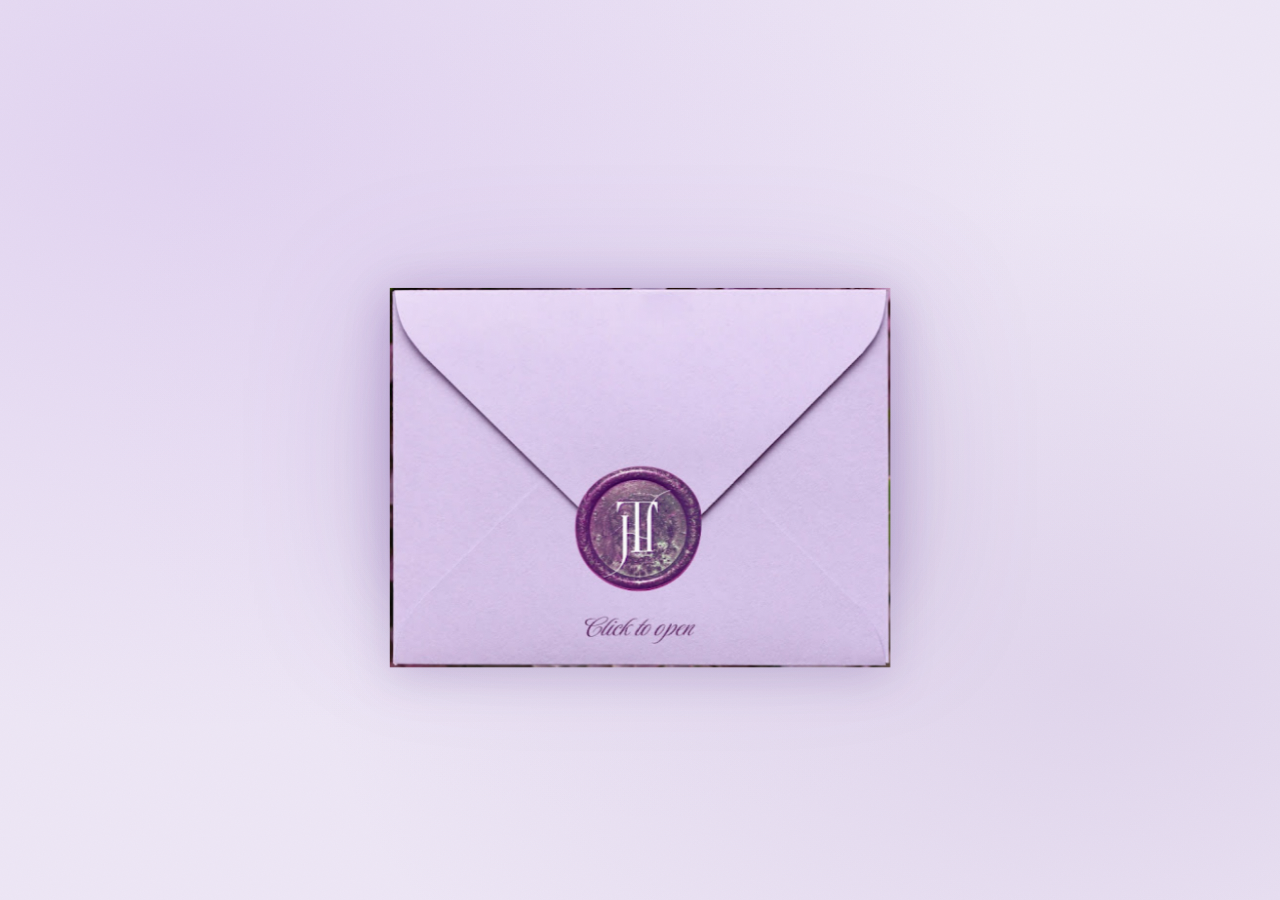
==== intimate.html @ 75aaa0fe "update album" ====
<!DOCTYPE html>
<html lang="vi">

<head>
  <meta charset="UTF-8">
  <meta name="viewport" content="width=device-width, initial-scale=1.0">
  <title>Quỳnh Hương & Nguyên Thái · 28.03.2026</title>
  <link rel="preconnect" href="https://fonts.googleapis.com">
  <link rel="preconnect" href="https://fonts.gstatic.com" crossorigin>
  <link
    href="https://fonts.googleapis.com/css2?family=Playwrite+VN:wght@100;200;300;400&family=Dancing+Script:wght@400;500;600;700&family=Ms+Madi&family=Lora:ital,wght@0,400;0,500;1,400;1,500&display=swap"
    rel="stylesheet">

  <style>
    *,
    *::before,
    *::after {
      margin: 0;
      padding: 0;
      box-sizing: border-box;
    }

    :root {
      --bg: #EDE6F5;
      --paper: #F7F2FB;
      --paper-warm: #F2EBF8;
      --purple: #9470B5;
      --purple-dk: #6B4A94;
      --purple-lt: #C3A8D8;
      --purple-pale: #EDE6F5;
      --wax: #8B5E9E;
      --wax-dk: #6A4580;
      --wax-shine: #B88FCC;
      --ink: #3A2855;
      --text-md: #5A4475;
      --text-lt: #9470B5;
    }

    html,
    body {
      min-height: 100%;
      background: var(--bg);
      overflow-x: hidden;
    }

    /* ── Grain overlay ── */
    body::after {
      content: '';
      position: fixed;
      inset: 0;
      background-image: url("data:image/svg+xml,%3Csvg xmlns='http://www.w3.org/2000/svg' width='200' height='200'%3E%3Cfilter id='n'%3E%3CfeTurbulence type='fractalNoise' baseFrequency='0.85' numOctaves='4' stitchTiles='stitch'/%3E%3C/filter%3E%3Crect width='200' height='200' filter='url(%23n)' opacity='0.028'/%3E%3C/svg%3E");
      pointer-events: none;
      z-index: 9999;
      mix-blend-mode: multiply;
    }

    /* ── Background mesh ── */
    body {
      background-image:
        radial-gradient(ellipse at 15% 15%, rgba(185, 145, 225, 0.22) 0%, transparent 55%),
        radial-gradient(ellipse at 85% 75%, rgba(148, 112, 181, 0.14) 0%, transparent 50%),
        radial-gradient(ellipse at 50% 45%, rgba(215, 195, 238, 0.12) 0%, transparent 60%);
    }

    /* ════ SCENE ════ */
    .scene {
      display: flex;
      flex-direction: column;
      align-items: center;
      justify-content: center;
      min-height: 100vh;
      padding: 48px 16px 80px;
    }

    /* ════ ENVELOPE ════ */
    .env-wrap {
      width: min(500px, 94vw);
      position: relative;
    }

    .envelope {
      width: 100%;
      cursor: pointer;
      transition: transform 0.3s ease, opacity 0.6s ease;
      user-select: none;
      position: relative;
    }

    /* ── Envelope built from images (phongbi_1/2) ── */
    .envelope.envelope-img {
      perspective: 1200px;
      transform-style: preserve-3d;
    }

    .envelope.envelope-img .env-img {
      display: block;
      width: 100%;
      height: auto;
      user-select: none;
      -webkit-user-drag: none;
      pointer-events: none;
    }

    .envelope.envelope-img .env-img-body {
      position: relative;
      z-index: 1;
      filter: drop-shadow(0 24px 70px rgba(90, 50, 140, 0.22)) drop-shadow(0 8px 24px rgba(90, 50, 140, 0.12));
    }

    .envelope.envelope-img .env-img-flap {
      position: absolute;
      inset: 0;
      z-index: 2;
      transform-origin: 50% 16%;
      transform: rotateX(0deg) translateZ(1px);
      transition: transform 0.95s cubic-bezier(0.22, 1, 0.36, 1), filter 0.95s ease;
      filter: drop-shadow(0 10px 22px rgba(60, 20, 110, 0.18));
      backface-visibility: hidden;
    }

    .envelope.envelope-img .env-click-hint {
      position: absolute;
      left: 50%;
      bottom: 10%;
      transform: translateX(-50%);
      z-index: 3;
      padding: 10px 18px;
      border-radius: 999px;
      background: rgba(247, 242, 251, 0.65);
      border: 1px solid rgba(195, 168, 216, 0.45);
      box-shadow: 0 10px 24px rgba(90, 50, 140, 0.12);
      color: var(--text-md);
      font-family: 'Dancing Script', cursive;
      font-size: 1rem;
      letter-spacing: 0.05em;
      backdrop-filter: blur(6px);
      transition: opacity 0.35s ease, transform 0.35s ease;
      pointer-events: none;
    }

    .envelope:not(.opened):hover .env-click-hint {
      transform: translateX(-50%) translateY(-3px);
    }

    .envelope.opened.envelope-img .env-img-flap {
      transform: rotateX(-165deg) translateY(-8px) translateZ(1px);
      filter: drop-shadow(0 24px 30px rgba(60, 20, 110, 0.08));
    }

    .envelope.opened.envelope-img .env-click-hint {
      opacity: 0;
      transform: translateX(-50%) translateY(6px);
    }

    .envelope:not(.opened):hover {
      transform: scale(1.015) translateY(-6px);
    }

    .envelope.opened {
      cursor: default;
    }

    .envelope.fading {
      opacity: 0;
      transform: translateY(-18px) scale(0.97);
      pointer-events: none;
    }

    .env-body {
      background: linear-gradient(160deg, #E8D8F5 0%, #D8C5EE 100%);
      border-radius: 6px 6px 18px 18px;
      width: 100%;
      padding-bottom: 62%;
      position: relative;
      overflow: hidden;
      box-shadow:
        0 24px 70px rgba(90, 50, 140, 0.22),
        0 8px 24px rgba(90, 50, 140, 0.12),
        inset 0 2px 4px rgba(255, 255, 255, 0.6),
        -2px 0 4px rgba(255, 255, 255, 0.4),
        2px 0 4px rgba(140, 100, 190, 0.2);
    }

    .env-body::after {
      content: '';
      position: absolute;
      bottom: 0;
      left: 0;
      right: 0;
      height: 56%;
      background: linear-gradient(180deg, #CEBCE8 0%, #C4AEE2 100%);
      clip-path: polygon(0 100%, 50% 0%, 100% 100%);
      border-radius: 0 0 18px 18px;
    }

    .env-side-l {
      position: absolute;
      top: 0;
      left: 0;
      width: 51%;
      height: 100%;
      background: linear-gradient(90deg, #D5C2EC, #CBB8E6);
      clip-path: polygon(0 0, 100% 50%, 0 100%);
      opacity: .75;
    }

    .env-side-r {
      position: absolute;
      top: 0;
      right: 0;
      width: 51%;
      height: 100%;
      background: linear-gradient(270deg, #D5C2EC, #CBB8E6);
      clip-path: polygon(100% 0, 0 50%, 100% 100%);
      opacity: .75;
    }

    .env-flap {
      position: absolute;
      top: 0;
      left: 0;
      width: 100%;
      height: 54%;
      background: linear-gradient(180deg, #D8C5EE, #CEBCE8);
      clip-path: polygon(0 0, 100% 0, 50% 90%);
      transform-origin: top center;
      transition: transform 0.85s cubic-bezier(0.4, 0, 0.2, 1);
      z-index: 10;
      box-shadow: 0 6px 18px rgba(90, 50, 140, 0.12);
    }

    .env-flap::before {
      content: '';
      position: absolute;
      inset: 0;
      background: linear-gradient(180deg, rgba(255, 255, 255, .2) 0%, transparent 55%);
      clip-path: polygon(0 0, 100% 0, 50% 90%);
    }

    .envelope.opened .env-flap {
      transform: rotateX(180deg);
    }

    .env-address {
      position: absolute;
      bottom: 26%;
      left: 50%;
      transform: translateX(-50%);
      text-align: center;
      z-index: 5;
      pointer-events: none;
    }

    .env-to {
      font-family: 'Playwrite VN', cursive;
      font-size: .68rem;
      font-weight: 300;
      color: var(--text-lt);
      display: block;
      letter-spacing: .15em;
      margin-bottom: 2px;
    }

    .env-rcpt {
      font-family: 'Playwrite VN', cursive;
      font-size: 1.2rem;
      font-weight: 300;
      color: var(--text-md);
      display: block;
    }

    /* ── Botanical on envelope ── */
    .env-bot {
      position: absolute;
      pointer-events: none;
      opacity: .2;
    }

    /* ════ WAX SEAL ════ */
    .wax-seal {
      position: absolute;
      top: 43%;
      left: 50%;
      transform: translate(-50%, -50%);
      z-index: 20;
      cursor: pointer;
      display: flex;
      flex-direction: column;
      align-items: center;
      transition: transform .4s cubic-bezier(.34, 1.56, .64, 1), opacity .6s ease;
    }

    .wax-seal:hover .wax-circle {
      transform: scale(1.08) rotate(4deg);
    }

    .envelope.opened .wax-seal {
      opacity: 0;
      pointer-events: none;
      transform: translate(-50%, -50%) scale(.4) rotate(25deg);
    }

    .wax-circle {
      width: 78px;
      height: 78px;
      border-radius: 50%;
      background: radial-gradient(circle at 33% 30%, var(--wax-shine), var(--wax) 38%, var(--wax-dk) 78%);
      display: flex;
      align-items: center;
      justify-content: center;
      position: relative;
      transition: transform .35s ease;
      box-shadow:
        0 6px 20px rgba(107, 69, 128, .55),
        0 2px 8px rgba(0, 0, 0, .22),
        inset -2px -2px 4px rgba(0, 0, 0, .25),
        inset 2px 2px 4px rgba(255, 255, 255, .25),
        inset 0 0 12px rgba(107, 69, 128, .3);
    }

    .wax-circle::before {
      content: '';
      position: absolute;
      inset: 5px;
      border-radius: 50%;
      border: 1px solid rgba(255, 255, 255, .22);
    }

    .wax-circle::after {
      content: '';
      position: absolute;
      inset: 10px;
      border-radius: 50%;
      border: 1px solid rgba(255, 255, 255, .14);
    }

    .wax-mono {
      font-family: 'Ms Madi', cursive;
      font-size: 1.55rem;
      color: rgba(255, 255, 255, .93);
      text-shadow: 0 1px 4px rgba(0, 0, 0, .28);
      position: relative;
      z-index: 1;
      letter-spacing: -1px;
    }

    .wax-hint {
      margin-top: 10px;
      font-family: 'Dancing Script', cursive;
      font-weight: 600;
      font-size: .82rem;
      color: var(--text-lt);
      letter-spacing: .06em;
      animation: floatHint 2.8s ease-in-out infinite;
    }

    @keyframes floatHint {

      0%,
      100% {
        opacity: .55;
        transform: translateY(0)
      }

      50% {
        opacity: 1;
        transform: translateY(-4px)
      }
    }

    .envelope.opened .wax-hint {
      display: none;
    }

    /* ════ CARD CONTAINER ════ */
    .card-wrap {
      width: min(500px, 94vw);
      max-height: 0;
      overflow: hidden;
      opacity: 0;
      pointer-events: none;
      transition: max-height .01s, opacity .7s ease, margin-top .5s ease;
    }

    .card-wrap.visible {
      max-height: none;
      opacity: 1;
      pointer-events: auto;
      margin-top: 20px;
      animation: paperDrop .7s cubic-bezier(.22, 1, .36, 1) forwards;
    }

    @keyframes paperDrop {
      from {
        transform: translateY(-14px) scale(.983);
        opacity: .5;
      }

      70% {
        transform: translateY(3px) scale(1.002);
      }

      to {
        transform: translateY(0) scale(1);
        opacity: 1;
      }
    }

    /* ════════════════════════════════════════════════
   THE CARD — flat paper, no curves, letterpress
════════════════════════════════════════════════ */
    .inv-card {
      position: relative;
      text-align: center;
      overflow: hidden;
      /* Paper: crisp rectangle, slight warm off-white */
      background-color: var(--paper);
      border-radius: 0;

      /* Photographic embossed paper textures */
      background-image:
        url("images/bg-0.jpg"),
        url("images/bg-6.jpg"),
        url("images/bg-5.jpg"),
        radial-gradient(ellipse at 35% 10%, rgba(255, 255, 255, .65) 0%, transparent 55%),
        radial-gradient(ellipse at 72% 88%, rgba(215, 195, 238, .15) 0%, transparent 45%),
        var(--paper);
      background-size: cover;
      background-position: center;
      background-blend-mode: multiply, overlay, soft-light, normal, normal, normal;

      /* Thick card shadow — stacked paper edges */
      box-shadow:
        /* Stacked card edges */
        3px 3px 0 rgba(210, 185, 235, .7),
        5px 5px 0 rgba(200, 172, 228, .5),
        7px 7px 0 rgba(190, 160, 220, .35),
        8px 8px 0 rgba(180, 148, 210, .2),
        /* Card left/top light edges */
        -1px 0 0 rgba(255, 255, 255, .95),
        0 -1px 0 rgba(255, 255, 255, .95),
        /* Card right/bottom shadow edges */
        1px 0 0 rgba(130, 90, 175, .25),
        0 1px 0 rgba(130, 90, 175, .18),
        /* Ambient drop shadow */
        0 18px 55px rgba(90, 50, 140, .18),
        0 8px 24px rgba(90, 50, 140, .12),
        0 3px 8px rgba(90, 50, 140, .1),
        /* Inner vellum surface glow */
        inset 0 0 80px rgba(255, 255, 255, .18);

      padding: 0;
    }

    /* ── LETTERPRESS DOUBLE-RULE BORDER ──
   Debossed frame: shadow top-left + light bottom-right = pressed in */
    .card-border-outer {
      position: absolute;
      inset: 16px;
      border: 1px solid rgba(160, 120, 200, .3);
      box-shadow:
        -1px -1px 0 rgba(255, 255, 255, .9),
        1px 1px 0 rgba(100, 60, 150, .22),
        inset 1px 1px 2px rgba(255, 255, 255, .5),
        inset -1px -1px 1px rgba(100, 60, 150, .1);
      pointer-events: none;
      z-index: 1;
    }

    .card-border-inner {
      position: absolute;
      inset: 22px;
      border: 1px solid rgba(160, 120, 200, .16);
      box-shadow:
        -0.5px -0.5px 0 rgba(255, 255, 255, .7),
        0.5px 0.5px 0 rgba(100, 60, 150, .14);
      pointer-events: none;
      z-index: 1;
    }

    /* ── CARD CONTENT PADDING ── */
    .card-inner {
      padding: 52px 40px 44px;
      position: relative;
      z-index: 2;
    }

    /* ── PAPER FIBER overlay (SVG noise) ── */
    .paper-noise {
      position: absolute;
      inset: 0;
      pointer-events: none;
      z-index: 1;
      opacity: .45;
    }

    /* ── CORNER BOTANICAL ── */
    .cbot {
      position: absolute;
      pointer-events: none;
      opacity: .24;
      z-index: 2;
    }

    .cbot-tl {
      top: 0;
      left: 0;
    }

    .cbot-tr {
      top: 0;
      right: 0;
      transform: scaleX(-1);
    }

    .cbot-br {
      bottom: 0;
      right: 0;
      transform: scale(-1, -1);
    }

    /* ── TOP GARLAND RULE ── */
    .garland {
      position: absolute;
      top: 0;
      left: 0;
      right: 0;
      pointer-events: none;
      z-index: 3;
      opacity: .55;
    }

    /* ── BOTTOM GARLAND ── */
    .garland-b {
      position: absolute;
      bottom: 0;
      left: 0;
      right: 0;
      pointer-events: none;
      z-index: 3;
      opacity: .45;
      transform: scaleY(-1);
    }

    /* ── SIDE EDGE BANDS ── */
    .edge-l {
      position: absolute;
      top: 0;
      left: 0;
      width: 18px;
      height: 100%;
      pointer-events: none;
      z-index: 2;
      background: linear-gradient(90deg, rgba(255, 255, 255, .65) 0%, rgba(240, 228, 252, .35) 35%, transparent 100%);
    }

    .edge-r {
      position: absolute;
      top: 0;
      right: 0;
      width: 18px;
      height: 100%;
      pointer-events: none;
      z-index: 2;
      background: linear-gradient(270deg, rgba(110, 65, 160, .18) 0%, rgba(160, 120, 200, .1) 40%, transparent 100%);
    }

    /* ════ TYPOGRAPHY ════ */
    .hw-label {
      font-family: 'Dancing Script', cursive;
      font-weight: 500;
      font-size: 1.05rem;
      color: var(--text-lt);
      letter-spacing: .12em;
      display: block;
      position: relative;
      z-index: 3;
      text-shadow: -0.5px -0.5px 0 rgba(255, 255, 255, .8), 0.5px 0.5px 1px rgba(80, 40, 120, .2);
    }

    .hw-grace {
      font-family: 'Playwrite VN', cursive;
      font-size: .8rem;
      font-weight: 300;
      color: var(--text-lt);
      line-height: 2;
      display: block;
      letter-spacing: .04em;
      position: relative;
      z-index: 3;
    }

    /* ── BIG MONOGRAM ── */
    .mono-block {
      position: relative;
      height: 205px;
      display: flex;
      align-items: center;
      justify-content: center;
      margin: 10px auto 6px;
    }

    .mono-logo-block {
      justify-content: center;
    }

    .mono-logo {
      max-width: 40%;
      height: auto;
      object-fit: contain;
      /* Đổi phần đen của logo sang tím pastel nhạt để đồng bộ tông thiệp */
      filter: brightness(0) saturate(100%) invert(63%) sepia(23%) saturate(420%) hue-rotate(227deg) brightness(108%) contrast(96%);
    }

    .mono-h {
      font-family: 'Ms Madi', cursive;
      font-size: clamp(7rem, 20vw, 10rem);
      color: var(--purple);
      opacity: .82;
      line-height: 1;
      position: absolute;
      left: 14%;
      /* Deep letterpress deboss with subtle color flow */
      background: linear-gradient(135deg, #7B5EA7, #C3A8D8, #F2EAD3);
      background-size: 200% 200%;
      -webkit-background-clip: text;
      background-clip: text;
      color: transparent;
      animation: monoGradient 18s ease-in-out infinite;
      filter:
        drop-shadow(-1.5px -1.5px 0 rgba(255, 255, 255, .7)) drop-shadow(1.5px 1.5px 2px rgba(50, 20, 90, .45)) drop-shadow(0 4px 8px rgba(50, 20, 90, .15));
    }

    .mono-t {
      font-family: 'Ms Madi', cursive;
      font-size: clamp(7rem, 20vw, 10rem);
      color: var(--text-md);
      opacity: .55;
      line-height: 1;
      position: absolute;
      right: 12%;
      bottom: -4px;
      background: linear-gradient(135deg, #3A2855, #7B5EA7, #C3A8D8);
      background-size: 200% 200%;
      -webkit-background-clip: text;
      background-clip: text;
      color: transparent;
      animation: monoGradient 18s ease-in-out infinite reverse;
      filter:
        drop-shadow(-1.5px -1.5px 0 rgba(255, 255, 255, .6)) drop-shadow(1.5px 1.5px 2px rgba(50, 20, 90, .35)) drop-shadow(0 3px 6px rgba(50, 20, 90, .12));
    }

    .mono-amp {
      font-family: 'Dancing Script', cursive;
      font-size: clamp(2.2rem, 5.5vw, 3rem);
      color: var(--purple-dk);
      position: absolute;
      z-index: 2;
      top: 43%;
      left: 50%;
      transform: translate(-50%, -50%);
      text-shadow:
        -1px -1px 0 rgba(255, 255, 255, .9),
        1px 1px 1px rgba(80, 40, 130, .35);
    }

    .mono-name-h {
      position: absolute;
      left: 5%;
      top: 63%;
      font-family: 'Dancing Script', cursive;
      font-size: clamp(1rem, 2.6vw, 1.3rem);
      font-weight: 600;
      color: var(--purple-dk);
      white-space: nowrap;
      z-index: 3;
      text-shadow: -0.5px -0.5px 0 rgba(255, 255, 255, .9), 0.5px 0.5px 1px rgba(80, 40, 120, .2);
    }

    .mono-name-t {
      position: absolute;
      right: 4%;
      top: 20%;
      font-family: 'Dancing Script', cursive;
      font-size: clamp(1rem, 2.6vw, 1.3rem);
      font-weight: 600;
      color: var(--text-md);
      white-space: nowrap;
      z-index: 3;
      text-shadow: -0.5px -0.5px 0 rgba(255, 255, 255, .9), 0.5px 0.5px 1px rgba(80, 40, 120, .2);
    }

    @keyframes monoGradient {
      0% {
        background-position: 0% 50%;
      }

      50% {
        background-position: 100% 50%;
      }

      100% {
        background-position: 0% 50%;
      }
    }

    /* ── DATE BLOCK ── */
    .date-block {
      display: flex;
      align-items: center;
      justify-content: center;
      margin: 20px 0 8px;
      position: relative;
      z-index: 3;
    }

    .db-side {
      font-family: 'Playwrite VN', cursive;
      font-size: .88rem;
      font-weight: 300;
      color: var(--text-md);
      line-height: 1.8;
    }

    .db-side.l {
      text-align: right;
      padding-right: 14px;
      box-shadow: 1px 0 0 rgba(255, 255, 255, .8), 2px 0 0 rgba(180, 140, 220, .28);
    }

    .db-side.r {
      text-align: left;
      padding-left: 14px;
      box-shadow: -1px 0 0 rgba(255, 255, 255, .8), -2px 0 0 rgba(180, 140, 220, .28);
    }

    .db-num {
      font-family: 'Dancing Script', cursive;
      font-weight: 700;
      font-size: clamp(3rem, 9vw, 4.5rem);
      color: var(--purple);
      padding: 0 10px;
      line-height: 1;
      text-shadow:
        -1.5px -1.5px 0 rgba(255, 255, 255, .95),
        1.5px 1.5px 2px rgba(60, 20, 110, .45),
        0 2px 4px rgba(60, 20, 110, .18);
    }

    .venue-small {
      font-family: 'Playwrite VN', cursive;
      font-size: .85rem;
      font-weight: 300;
      color: var(--text-lt);
      letter-spacing: .06em;
      display: block;
      position: relative;
      z-index: 3;
    }

    /* ── SCROLLABLE SECTION — always open ── */
    .inv-scroll {
      display: block;
    }

    /* ── CONTACT BLOCK ── */
    .contact-row {
      display: flex;
      flex-direction: column;
      gap: 10px;
      align-items: center;
      position: relative;
      z-index: 3;
    }

    .contact-btn {
      display: inline-flex;
      align-items: center;
      gap: 9px;
      text-decoration: none;
      color: var(--purple-dk);
      font-family: 'Playwrite VN', cursive;
      font-size: .75rem;
      font-weight: 300;
      border: 1.5px solid var(--purple-lt);
      padding: 9px 22px;
      letter-spacing: .05em;
      transition: all .3s;
      box-shadow: -1px -1px 0 rgba(255, 255, 255, .8), 1px 1px 2px rgba(120, 80, 170, .2);
    }

    .contact-btn:hover {
      background: var(--purple);
      border-color: var(--purple);
      color: white;
    }

    /* ── INFO BLOCK: Trang phục · Nhắc nhở · Chi tiết ── */
    .info-block {
      background: rgba(195, 168, 216, .07);
      border: 1px solid rgba(180, 140, 220, .2);
      box-shadow: -1px -1px 0 rgba(255, 255, 255, .8), 1px 1px 2px rgba(120, 80, 170, .12), inset 0 1px 3px rgba(255, 255, 255, .5);
      padding: 18px 16px 16px;
      margin: 0 0 2px;
      position: relative;
      z-index: 3;
      text-align: left;
    }

    .info-label {
      font-family: 'Playwrite VN', cursive;
      font-size: .65rem;
      font-weight: 300;
      color: var(--text-lt);
      letter-spacing: .1em;
      margin-bottom: 2px;
      position: relative;
      z-index: 3;
    }

    .info-divider {
      height: 1px;
      margin: 12px 0;
      background: linear-gradient(to right, transparent, rgba(180, 140, 220, .4), transparent);
      box-shadow: 0 1px 0 rgba(255, 255, 255, .6);
    }

    /* Nhắc nhở: horizontal row of icon+text */
    .mini-rem {
      display: flex;
      justify-content: space-between;
      gap: 4px;
      margin-top: 8px;
    }

    .mini-rem-item {
      display: flex;
      flex-direction: column;
      align-items: center;
      gap: 4px;
      flex: 1;
    }

    .mini-rem-item span {
      font-family: 'Lora', serif;
      font-style: italic;
      font-size: .6rem;
      color: var(--text-lt);
      text-align: center;
      line-height: 1.3;
    }

    /* Chi tiết: horizontal row */
    .mini-det {
      display: flex;
      justify-content: space-between;
      gap: 2px;
      margin-top: 8px;
    }

    .mini-det-item {
      display: flex;
      flex-direction: column;
      align-items: center;
      gap: 4px;
      flex: 1;
    }

    .mini-det-item span {
      font-family: 'Lora', serif;
      font-style: italic;
      font-size: .58rem;
      color: var(--text-lt);
      text-align: center;
      line-height: 1.3;
    }


    /* ── SECTION TITLES — letterpress deboss ── */
    .sec-title {
      font-family: 'Playwrite VN', cursive;
      font-size: clamp(1.7rem, 5vw, 2.4rem);
      font-weight: 300;
      color: var(--text-md);
      display: block;
      margin-bottom: 2px;
      position: relative;
      z-index: 3;
      text-shadow:
        -1px -1px 0 rgba(255, 255, 255, .92),
        -0.5px -0.5px 0 rgba(255, 255, 255, .65),
        1px 1px 1.5px rgba(60, 20, 110, .42),
        0.5px 0.5px 1px rgba(60, 20, 110, .25);
    }

    .sec-sub {
      font-family: 'Lora', serif;
      font-style: italic;
      font-size: .76rem;
      color: var(--text-lt);
      letter-spacing: .12em;
      display: block;
      margin-bottom: 18px;
      position: relative;
      z-index: 3;
    }

    /* ── BODY TEXT ── */
    .hw-body {
      font-family: 'Playwrite VN', cursive;
      font-size: .95rem;
      font-weight: 300;
      color: var(--ink);
      line-height: 2.1;
      position: relative;
      z-index: 3;
    }

    .hw-body .hw-names {
      font-family: 'Dancing Script', cursive;
      font-size: 1.35em;
      color: var(--purple-dk);
      font-weight: 600;
    }

    .hw-body em {
      font-family: 'Dancing Script', cursive;
      font-size: 1.45em;
      color: var(--purple-dk);
      font-style: normal;
      text-shadow: -0.5px -0.5px 0 rgba(255, 255, 255, .8), 0.5px 0.5px 1px rgba(80, 40, 120, .25);
    }

    /* ── FLORAL DIVIDER ── */
    .div-floral {
      display: flex;
      align-items: center;
      gap: 8px;
      margin: 24px 0;
      position: relative;
      z-index: 3;
    }

    .div-floral::before,
    .div-floral::after {
      content: '';
      flex: 1;
      height: 1px;
      background: linear-gradient(to right, transparent, rgba(180, 140, 220, .55) 40%, rgba(180, 140, 220, .55) 60%, transparent);
      box-shadow: 0 1px 0 rgba(255, 255, 255, .7), 0 -0.5px 0 rgba(120, 80, 170, .15);
    }

    .div-floral-icon {
      display: flex;
      align-items: center;
      flex-shrink: 0;
    }

    /* ── VENUE ── */
    .venue-tag {
      font-family: 'Playwrite VN', cursive;
      font-size: .72rem;
      font-weight: 300;
      color: var(--text-lt);
      display: block;
      position: relative;
      z-index: 3;
    }

    .venue-name {
      font-family: 'Playwrite VN', cursive;
      font-size: 1.75rem;
      font-weight: 300;
      color: var(--text-md);
      display: block;
      margin-bottom: 14px;
      position: relative;
      z-index: 3;
    }

    .map-btn {
      display: inline-flex;
      align-items: center;
      gap: 7px;
      text-decoration: none;
      color: var(--purple-dk);
      border: 1.5px solid var(--purple-lt);
      border-radius: 0;
      padding: 8px 22px;
      font-family: 'Playwrite VN', cursive;
      font-size: .74rem;
      font-weight: 300;
      letter-spacing: .07em;
      transition: all .3s;
      position: relative;
      z-index: 3;
      box-shadow: -1px -1px 0 rgba(255, 255, 255, .8), 1px 1px 2px rgba(120, 80, 170, .22);
    }

    .map-btn:hover {
      background: var(--purple);
      border-color: var(--purple);
      color: white;
    }

    /* ═══ TIMELINE — horizontal ═══ */
    .tl {
      width: 100%;
      position: relative;
      z-index: 3;
      padding: 6px 0 4px;
    }

    .tl-track {
      position: relative;
      display: flex;
      align-items: flex-start;
      justify-content: center;
    }

    .tl-track::before {
      content: '';
      position: absolute;
      top: 22px;
      left: 8%;
      right: 8%;
      height: 1px;
      background: linear-gradient(to right, transparent, var(--purple-lt) 10%, var(--purple-lt) 90%, transparent);
      box-shadow: 0 1px 0 rgba(255, 255, 255, .7), 0 -0.5px 0 rgba(120, 80, 170, .15);
    }

    .tl-step {
      flex: 1;
      display: flex;
      flex-direction: column;
      align-items: center;
      position: relative;
      opacity: 0;
      transform: translateY(20px);
      transition: opacity .55s ease, transform .55s ease;
    }

    .tl-step.revealed {
      opacity: 1;
      transform: translateY(0);
    }

    .tl-step:nth-child(1) {
      transition-delay: 0s
    }

    .tl-step:nth-child(2) {
      transition-delay: .1s
    }

    .tl-step:nth-child(3) {
      transition-delay: .2s
    }

    .tl-step:nth-child(4) {
      transition-delay: .3s
    }

    .tl-step:nth-child(5) {
      transition-delay: .4s
    }

    .tl-time {
      font-family: 'Dancing Script', cursive;
      font-size: .8rem;
      font-weight: 700;
      color: var(--purple);
      text-align: center;
      order: -1;
      text-shadow: -0.5px -0.5px 0 rgba(255, 255, 255, .85), 0.5px 0.5px 1px rgba(80, 40, 130, .25);
    }

    .tl-dot {
      width: 10px;
      height: 10px;
      border-radius: 50%;
      margin-top: 16px;
      background: var(--paper);
      border: 2px solid var(--purple);
      flex-shrink: 0;
      z-index: 2;
      box-shadow: 0 0 0 3px rgba(195, 168, 216, .22), -0.5px -0.5px 0 rgba(255, 255, 255, .8), 0.5px 0.5px 1px rgba(100, 60, 150, .28);
      transition: background .3s, transform .3s;
    }

    .tl-step.revealed .tl-dot {
      background: var(--purple-lt);
      transform: scale(1.25);
    }

    .tl-icon {
      width: 42px;
      height: 42px;
      border-radius: 0;
      /* Square for paper aesthetic */
      background: rgba(195, 168, 216, .12);
      border: 1px solid rgba(195, 168, 216, .32);
      display: flex;
      align-items: center;
      justify-content: center;
      margin-top: 9px;
      flex-shrink: 0;
      color: var(--text-md);
      box-shadow: -1px -1px 2px rgba(255, 255, 255, .8), 1px 1px 2px rgba(120, 80, 170, .18);
    }

    .tl-label {
      font-family: 'Playwrite VN', cursive;
      font-size: .58rem;
      font-weight: 300;
      color: var(--ink);
      text-align: center;
      line-height: 1.45;
      margin-top: 6px;
      padding: 0 2px;
    }

    /* ═══ SCROLL REVEAL ═══ */
    .sr {
      opacity: 0;
      transform: translateY(24px);
      transition: opacity .6s ease, transform .6s ease;
    }

    .sr.revealed {
      opacity: 1;
      transform: translateY(0);
    }

    .sr-scale {
      opacity: 0;
      transform: scale(.9);
      transition: opacity .6s ease, transform .6s ease;
    }

    .sr-scale.revealed {
      opacity: 1;
      transform: scale(1);
    }

    .sr-d1 {
      transition-delay: .1s
    }

    .sr-d2 {
      transition-delay: .2s
    }

    .sr-d3 {
      transition-delay: .3s
    }

    /* ─ COUPLE ─ */
    .couple-wrap {
      display: flex;
      justify-content: center;
      margin: 0 0 14px;
      position: relative;
      z-index: 3;
    }

    /* ─ PALETTE ─ */
    .palette-row {
      display: flex;
      justify-content: center;
      gap: 8px;
      margin: 12px 0;
      flex-wrap: wrap;
      position: relative;
      z-index: 3;
    }

    .swatch {
      width: 34px;
      height: 34px;
      border-radius: 0;
      /* Square swatches for paper feel */
      box-shadow: -1px -1px 2px rgba(255, 255, 255, .8), 1px 1px 3px rgba(0, 0, 0, .18), inset 0 1px 1px rgba(255, 255, 255, .3);
      transition: transform .2s;
    }

    .swatch:hover {
      transform: scale(1.1) rotate(4deg);
    }

    /* ─ REMINDERS ─ */
    .rem-grid {
      display: flex;
      justify-content: center;
      gap: 22px;
      margin: 8px 0 0;
      flex-wrap: wrap;
      position: relative;
      z-index: 3;
    }

    .rem-item {
      display: flex;
      flex-direction: column;
      align-items: center;
      gap: 8px;
      width: 88px;
    }

    .rem-icon {
      width: 68px;
      height: 68px;
      border-radius: 0;
      /* Square */
      background: rgba(195, 168, 216, .15);
      display: flex;
      align-items: center;
      justify-content: center;
      border: 1px solid rgba(195, 168, 216, .32);
      box-shadow: -1px -1px 2px rgba(255, 255, 255, .82), 1px 1px 3px rgba(120, 80, 170, .22), inset 0 1px 2px rgba(255, 255, 255, .45);
    }

    .rem-lbl {
      font-family: 'Lora', serif;
      font-size: .7rem;
      font-style: italic;
      color: var(--text-lt);
      text-align: center;
      line-height: 1.4;
    }

    /* ─ DETAILS ROW ─ */
    .det-row {
      display: flex;
      justify-content: center;
      align-items: flex-start;
      border-top: 1px solid rgba(195, 168, 216, .28);
      padding-top: 22px;
      flex-wrap: nowrap;
      position: relative;
      z-index: 3;
      overflow-x: auto;
      box-shadow: 0 -1px 0 rgba(255, 255, 255, .7);
    }

    .det-item {
      display: flex;
      flex-direction: column;
      align-items: center;
      gap: 7px;
      padding: 0 12px;
      min-width: 66px;
      border-right: 1px solid rgba(195, 168, 216, .2);
    }

    .det-item:last-child {
      border-right: none;
    }

    .det-icon {
      width: 32px;
      height: 32px;
      color: var(--text-md);
    }

    .det-lbl {
      font-family: 'Lora', serif;
      font-size: .68rem;
      font-style: italic;
      color: var(--text-lt);
      text-align: center;
      line-height: 1.3;
    }

    /* ─ RSVP ─ */
    .rsvp-form {
      max-width: 300px;
      margin: 0 auto;
      display: flex;
      flex-direction: column;
      gap: 13px;
      position: relative;
      z-index: 3;
    }

    .fg {
      display: flex;
      flex-direction: column;
      gap: 4px;
      text-align: left;
    }

    .fg label {
      font-family: 'Playwrite VN', cursive;
      font-size: .7rem;
      font-weight: 300;
      color: var(--text-lt);
    }

    .fg input,
    .fg select {
      background: transparent;
      border: none;
      border-bottom: 1.5px solid rgba(180, 140, 220, .4);
      padding: 7px 2px;
      font-family: 'Playwrite VN', cursive;
      font-size: .88rem;
      color: var(--ink);
      font-weight: 300;
      outline: none;
      transition: border-color .3s;
      -webkit-appearance: none;
      appearance: none;
      border-radius: 0;
    }

    .fg input:focus,
    .fg select:focus {
      border-color: var(--purple);
    }

    .rsvp-btn {
      background: transparent;
      border: 1.5px solid var(--purple);
      border-radius: 0;
      color: var(--purple-dk);
      padding: 11px;
      font-family: 'Playwrite VN', cursive;
      font-size: .82rem;
      font-weight: 300;
      cursor: pointer;
      transition: all .3s;
      letter-spacing: .07em;
      margin-top: 5px;
      box-shadow: -1px -1px 0 rgba(255, 255, 255, .8), 1px 1px 2px rgba(120, 80, 170, .22);
    }

    .rsvp-btn:hover {
      background: var(--purple);
      color: white;
    }

    #rsvp-msg {
      display: none;
      font-family: 'Playwrite VN', cursive;
      font-size: .85rem;
      font-weight: 300;
      color: var(--text-md);
      margin-top: 14px;
      line-height: 1.8;
    }

    /* ─ FOOTER ─ */
    .footer-quote {
      font-family: 'Dancing Script', cursive;
      font-size: clamp(1.8rem, 5.2vw, 2.4rem);
      color: var(--text-md);
      line-height: 1.5;
      position: relative;
      z-index: 3;
      text-shadow: -1px -1px 0 rgba(255, 255, 255, .88), 1px 1px 1px rgba(60, 20, 110, .35);
    }

    .footer-verse {
      font-family: 'Playwrite VN', cursive;
      font-size: .62rem;
      font-weight: 300;
      letter-spacing: .2em;
      color: var(--text-lt);
      text-transform: uppercase;
      margin-top: 5px;
      display: block;
      position: relative;
      z-index: 3;
    }

    /* ═══ APPLY FOOTER SCRIPT FONT TO WHOLE CARD ═══ */
    body,
    .scene,
    .inv-card,
    .card-inner,
    .inv-scroll,
    .hw-label,
    .hw-grace,
    .hw-body,
    .venue-small,
    .venue-tag,
    .venue-name,
    .sec-title,
    .sec-sub,
    .db-side,
    .db-num,
    .tl-label,
    .rem-lbl,
    .det-lbl,
    .rsvp-form,
    .rsvp-form .fg label,
    .rsvp-form input,
    .rsvp-form select,
    .rsvp-form button,
    .footer-verse {
      font-family: 'Dancing Script', cursive !important;
    }

    /* ─ PETALS ─ */
    .petals-wrap {
      position: fixed;
      top: 0;
      left: 0;
      width: 100%;
      height: 100%;
      pointer-events: none;
      z-index: 100;
      overflow: hidden;
    }

    .petal {
      position: absolute;
      top: -60px;
      opacity: 0;
      animation: petalFall linear infinite;
      will-change: transform, opacity;
    }

    @keyframes petalFall {
      0% {
        opacity: 0;
        transform: translateY(-60px) rotate(0deg) scale(var(--ps, 1));
      }

      8% {
        opacity: var(--po, .7);
      }

      90% {
        opacity: var(--po, .7);
      }

      100% {
        opacity: 0;
        transform: translateY(110vh) rotate(var(--pr, 300deg)) translateX(var(--pd, 40px)) scale(var(--ps, 1));
      }
    }

    /* ── Floral corner rings ── */
    .floral-ring {
      position: absolute;
      pointer-events: none;
      opacity: 0;
      animation: floralReveal 1.2s ease forwards;
      z-index: 4;
    }

    .floral-ring.tl {
      top: 20px;
      left: 20px;
    }

    .floral-ring.tr {
      top: 20px;
      right: 20px;
      transform: scaleX(-1);
    }

    .floral-ring.br {
      bottom: 20px;
      right: 20px;
      transform: scale(-1, -1);
    }

    @keyframes floralReveal {
      0% {
        opacity: 0;
        transform: scale(.7) rotate(-15deg);
      }

      60% {
        opacity: 1;
        transform: scale(1.04) rotate(2deg);
      }

      100% {
        opacity: 1;
        transform: scale(1) rotate(0deg);
      }
    }

    .floral-ring.tr {
      animation-delay: .15s;
    }

    .floral-ring.br {
      animation-delay: .3s;
    }

    @media(max-width:480px) {
      .inv-card .card-inner {
        padding: 40px 22px 36px;
      }

      .mono-block {
        height: 155px;
      }

      .rem-grid {
        gap: 12px;
      }

      .rem-item {
        width: 76px;
      }

      .rem-icon {
        width: 58px;
        height: 58px;
      }
    }

    /* ══ INTIMATE FILM STRIP ══ */
    #intimate-film-frame {
      position: relative;
      width: calc(100% + 40px);
      margin-left: -20px;
      overflow: hidden;
      background: #1a0a2e;
      padding: 10px 0;
      border-top: 3px solid #2e1a4a;
      border-bottom: 3px solid #2e1a4a;
      z-index: 3;
      margin-bottom: 30px;
      display: flex;
      align-items: center;
    }

    /* Film perforations top & bottom */
    #intimate-film-frame::before,
    #intimate-film-frame::after {
      content: '';
      position: absolute;
      left: 0;
      right: 0;
      height: 10px;
      background-image: repeating-linear-gradient(to right,
          transparent 0px, transparent 6px,
          rgba(255, 255, 255, 0.18) 6px, rgba(255, 255, 255, 0.18) 18px,
          transparent 18px, transparent 24px);
      z-index: 2;
      pointer-events: none;
    }

    #intimate-film-frame::before {
      top: 0;
    }

    #intimate-film-frame::after {
      bottom: 0;
      background-image:
        linear-gradient(to right, #1a0a2e 0%, transparent 12%, transparent 88%, #1a0a2e 100%),
        repeating-linear-gradient(to right,
          transparent 0px, transparent 6px,
          rgba(255, 255, 255, 0.18) 6px, rgba(255, 255, 255, 0.18) 18px,
          transparent 18px, transparent 24px);
    }

    /* Side vignette overlays */
    #intimate-film-frame>.film-vignette-l,
    #intimate-film-frame>.film-vignette-r {
      position: absolute;
      top: 0;
      bottom: 0;
      width: 60px;
      pointer-events: none;
      z-index: 5;
    }

    #intimate-film-frame>.film-vignette-l {
      left: 0;
      background: linear-gradient(to right, #1a0a2e 0%, transparent 100%);
    }

    #intimate-film-frame>.film-vignette-r {
      right: 0;
      background: linear-gradient(to left, #1a0a2e 0%, transparent 100%);
    }

    #intimate-filmTrack {
      display: flex;
      gap: 6px;
      padding: 12px 0;
      will-change: transform;
      animation: intimateFilmScroll 25s linear infinite;
    }

    #intimate-filmTrack:hover {
      animation-play-state: paused;
    }

    @keyframes intimateFilmScroll {
      0% {
        transform: translateX(0);
      }

      100% {
        transform: translateX(calc(-100% / 2));
      }
    }

    /* Modal Styles */
    #photo-modal {
      position: fixed;
      top: 0;
      left: 0;
      width: 100%;
      height: 100%;
      background: rgba(10, 5, 20, 0.95);
      z-index: 9999;
      display: none;
      align-items: center;
      justify-content: center;
      opacity: 0;
      transition: opacity 0.4s ease;
      backdrop-filter: blur(8px);
    }

    #photo-modal.active {
      display: flex;
      opacity: 1;
    }

    .modal-content-wrap {
      position: relative;
      max-width: 90%;
      max-height: 85%;
      transform: scale(0.9);
      transition: transform 0.4s cubic-bezier(0.34, 1.56, 0.64, 1);
    }

    #photo-modal.active .modal-content-wrap {
      transform: scale(1);
    }

    #modal-img {
      max-width: 100%;
      max-height: 85vh;
      border-radius: 4px;
      box-shadow: 0 10px 40px rgba(0, 0, 0, 0.6);
      border: 1px solid rgba(255, 255, 255, 0.15);
      object-fit: contain;
    }

    .close-modal {
      position: absolute;
      top: -45px;
      right: 0;
      width: 36px;
      height: 36px;
      background: rgba(255, 255, 255, 0.1);
      border: 1px solid rgba(255, 255, 255, 0.2);
      border-radius: 50%;
      color: white;
      font-size: 1.4rem;
      cursor: pointer;
      display: flex;
      align-items: center;
      justify-content: center;
      transition: all 0.3s;
    }

    .close-modal:hover {
      background: rgba(255, 255, 255, 0.2);
      transform: rotate(90deg);
    }

    #intimate-filmTrack img {
      height: 100px;
      width: 120px;
      object-fit: cover;
      border-radius: 0;
      border: 1.5px solid rgba(195, 168, 216, 0.18);
      display: block;
      flex-shrink: 0;
      opacity: 0.9;
      transition: opacity .3s, transform .3s;
      filter: sepia(0.12) saturate(1.05);
    }

    #intimate-filmTrack img:hover {
      opacity: 1;
      transform: scale(1.04);
      filter: none;
    }
  </style>
</head>

<body>

  <!-- SVG Filters -->
  <svg width="0" height="0" style="position:absolute;overflow:hidden;">
    <defs>
      <filter id="emboss" x="-8%" y="-8%" width="116%" height="116%">
        <feGaussianBlur in="SourceAlpha" stdDeviation="0.8" result="b" />
        <feOffset dx="-1.2" dy="-1.2" in="b" result="b1" />
        <feOffset dx="1.2" dy="1.2" in="b" result="b2" />
        <feFlood flood-color="white" flood-opacity=".95" result="hi" />
        <feFlood flood-color="rgb(70,30,120)" flood-opacity=".42" result="sh" />
        <feComposite in="hi" in2="b1" operator="in" result="hiE" />
        <feComposite in="sh" in2="b2" operator="in" result="shE" />
        <feMerge>
          <feMergeNode in="shE" />
          <feMergeNode in="SourceGraphic" />
          <feMergeNode in="hiE" />
        </feMerge>
      </filter>
      <filter id="deboss" x="-8%" y="-8%" width="116%" height="116%">
        <feGaussianBlur in="SourceAlpha" stdDeviation="0.9" result="b" />
        <feOffset dx="-1" dy="-1" in="b" result="b1" />
        <feOffset dx="1.2" dy="1.2" in="b" result="b2" />
        <feFlood flood-color="rgb(55,18,95)" flood-opacity=".52" result="sh" />
        <feFlood flood-color="white" flood-opacity=".85" result="hi" />
        <feComposite in="sh" in2="b1" operator="in" result="shE" />
        <feComposite in="hi" in2="b2" operator="in" result="hiE" />
        <feMerge>
          <feMergeNode in="shE" />
          <feMergeNode in="SourceGraphic" />
          <feMergeNode in="hiE" />
        </feMerge>
      </filter>
    </defs>
  </svg>

  <!-- Petals -->
  <div class="petals-wrap" id="petalsWrap"></div>

  <div class="scene">
    <div class="env-wrap">

      <!-- ════════ ENVELOPE (IMAGES) ════════ -->
      <div class="envelope envelope-img" id="envelope" onclick="openEnvelope()" role="button" aria-label="Mở phong bì">
        <img class="env-img env-img-body" src="images/phongbi2.png" alt="Phong bì" loading="eager">
        <img class="env-img env-img-flap" src="images/phongbi1.png" alt="Nắp phong bì và sáp nến" loading="eager">
        <div class="env-click-hint">✦ Click to open ✦</div>
      </div><!-- /envelope -->

      <!-- ════════ CARD ════════ -->
      <div class="card-wrap" id="cardWrap">
        <div class="inv-card" id="invCard">
          <!-- Structural borders -->
          <div class="card-border-outer"></div>
          <div class="card-border-inner"></div>

          <!-- Edge bands (simulate card thickness) -->
          <div class="edge-l"></div>
          <div class="edge-r"></div>

          <!-- Top garland rule -->
          <svg class="garland" viewBox="0 0 500 44" fill="none" style="height:44px;">
            <path d="M24 22 L476 22" stroke="rgba(180,140,220,.38)" stroke-width=".7" />
            <path d="M24 30 L476 30" stroke="rgba(180,140,220,.18)" stroke-width=".45" />
            <g transform="translate(250,22)">
              <ellipse cx="0" cy="-5" rx="2" ry="3.5" fill="rgba(195,168,216,.68)" transform="rotate(0)" />
              <ellipse cx="0" cy="-5" rx="2" ry="3.5" fill="rgba(195,168,216,.68)" transform="rotate(72)" />
              <ellipse cx="0" cy="-5" rx="2" ry="3.5" fill="rgba(195,168,216,.68)" transform="rotate(144)" />
              <ellipse cx="0" cy="-5" rx="2" ry="3.5" fill="rgba(195,168,216,.68)" transform="rotate(216)" />
              <ellipse cx="0" cy="-5" rx="2" ry="3.5" fill="rgba(195,168,216,.68)" transform="rotate(288)" />
              <circle r="1.8" fill="rgba(148,112,181,.8)" />
            </g>
            <g transform="translate(88,22)">
              <ellipse cx="0" cy="-4" rx="1.5" ry="2.8" fill="rgba(195,168,216,.52)" transform="rotate(0)" />
              <ellipse cx="0" cy="-4" rx="1.5" ry="2.8" fill="rgba(195,168,216,.52)" transform="rotate(72)" />
              <ellipse cx="0" cy="-4" rx="1.5" ry="2.8" fill="rgba(195,168,216,.52)" transform="rotate(144)" />
              <ellipse cx="0" cy="-4" rx="1.5" ry="2.8" fill="rgba(195,168,216,.52)" transform="rotate(216)" />
              <ellipse cx="0" cy="-4" rx="1.5" ry="2.8" fill="rgba(195,168,216,.52)" transform="rotate(288)" />
              <circle r="1.5" fill="rgba(148,112,181,.65)" />
            </g>
            <g transform="translate(412,22)">
              <ellipse cx="0" cy="-4" rx="1.5" ry="2.8" fill="rgba(195,168,216,.52)" transform="rotate(0)" />
              <ellipse cx="0" cy="-4" rx="1.5" ry="2.8" fill="rgba(195,168,216,.52)" transform="rotate(72)" />
              <ellipse cx="0" cy="-4" rx="1.5" ry="2.8" fill="rgba(195,168,216,.52)" transform="rotate(144)" />
              <ellipse cx="0" cy="-4" rx="1.5" ry="2.8" fill="rgba(195,168,216,.52)" transform="rotate(216)" />
              <ellipse cx="0" cy="-4" rx="1.5" ry="2.8" fill="rgba(195,168,216,.52)" transform="rotate(288)" />
              <circle r="1.5" fill="rgba(148,112,181,.65)" />
            </g>
            <ellipse cx="168" cy="22" rx="4" ry="2" fill="rgba(170,205,175,.32)" transform="rotate(-8,168,22)" />
            <ellipse cx="332" cy="22" rx="4" ry="2" fill="rgba(170,205,175,.32)" transform="rotate(8,332,22)" />
          </svg>

          <!-- Bottom garland (mirrored) -->
          <svg class="garland-b" viewBox="0 0 500 44" fill="none" style="height:44px;">
            <path d="M24 22 L476 22" stroke="rgba(180,140,220,.32)" stroke-width=".7" />
            <g transform="translate(250,22)">
              <ellipse cx="0" cy="-5" rx="2" ry="3.5" fill="rgba(195,168,216,.6)" transform="rotate(0)" />
              <ellipse cx="0" cy="-5" rx="2" ry="3.5" fill="rgba(195,168,216,.6)" transform="rotate(72)" />
              <ellipse cx="0" cy="-5" rx="2" ry="3.5" fill="rgba(195,168,216,.6)" transform="rotate(144)" />
              <ellipse cx="0" cy="-5" rx="2" ry="3.5" fill="rgba(195,168,216,.6)" transform="rotate(216)" />
              <ellipse cx="0" cy="-5" rx="2" ry="3.5" fill="rgba(195,168,216,.6)" transform="rotate(288)" />
              <circle r="1.8" fill="rgba(148,112,181,.72)" />
            </g>
            <ellipse cx="140" cy="22" rx="3.5" ry="1.8" fill="rgba(170,205,175,.28)" transform="rotate(-6,140,22)" />
            <ellipse cx="360" cy="22" rx="3.5" ry="1.8" fill="rgba(170,205,175,.28)" transform="rotate(6,360,22)" />
          </svg>

          <!-- Floral corner rings -->
          <svg class="floral-ring tl" width="72" height="72" viewBox="0 0 80 80" fill="none"
            style="animation-delay:.55s;">
            <path d="M10 70 C10 40 30 15 60 10" stroke="rgba(180,140,220,.4)" stroke-width=".9" fill="none" />
            <path d="M60 10 C45 25 35 48 38 68" stroke="rgba(180,140,220,.28)" stroke-width=".7" fill="none" />
            <g transform="translate(36,30)">
              <ellipse cx="0" cy="-5" rx="2" ry="3.8" fill="rgba(210,180,235,.55)" transform="rotate(0)" />
              <ellipse cx="0" cy="-5" rx="2" ry="3.8" fill="rgba(210,180,235,.55)" transform="rotate(72)" />
              <ellipse cx="0" cy="-5" rx="2" ry="3.8" fill="rgba(210,180,235,.55)" transform="rotate(144)" />
              <ellipse cx="0" cy="-5" rx="2" ry="3.8" fill="rgba(210,180,235,.55)" transform="rotate(216)" />
              <ellipse cx="0" cy="-5" rx="2" ry="3.8" fill="rgba(210,180,235,.55)" transform="rotate(288)" />
              <circle r="2" fill="rgba(148,112,181,.62)" />
            </g>
            <ellipse cx="20" cy="54" rx="5.5" ry="2.5" fill="rgba(180,210,180,.28)" transform="rotate(-48,20,54)" />
          </svg>
          <svg class="floral-ring tr" width="72" height="72" viewBox="0 0 80 80" fill="none"
            style="animation-delay:.7s;">
            <path d="M10 70 C10 40 30 15 60 10" stroke="rgba(180,140,220,.4)" stroke-width=".9" fill="none" />
            <path d="M60 10 C45 25 35 48 38 68" stroke="rgba(180,140,220,.28)" stroke-width=".7" fill="none" />
            <g transform="translate(36,30)">
              <ellipse cx="0" cy="-5" rx="2" ry="3.8" fill="rgba(210,180,235,.55)" transform="rotate(0)" />
              <ellipse cx="0" cy="-5" rx="2" ry="3.8" fill="rgba(210,180,235,.55)" transform="rotate(72)" />
              <ellipse cx="0" cy="-5" rx="2" ry="3.8" fill="rgba(210,180,235,.55)" transform="rotate(144)" />
              <ellipse cx="0" cy="-5" rx="2" ry="3.8" fill="rgba(210,180,235,.55)" transform="rotate(216)" />
              <ellipse cx="0" cy="-5" rx="2" ry="3.8" fill="rgba(210,180,235,.55)" transform="rotate(288)" />
              <circle r="2" fill="rgba(148,112,181,.62)" />
            </g>
            <ellipse cx="20" cy="54" rx="5.5" ry="2.5" fill="rgba(180,210,180,.28)" transform="rotate(-48,20,54)" />
          </svg>
          <svg class="floral-ring br" width="72" height="72" viewBox="0 0 80 80" fill="none"
            style="animation-delay:.85s;">
            <path d="M10 70 C10 40 30 15 60 10" stroke="rgba(180,140,220,.35)" stroke-width=".9" fill="none" />
            <g transform="translate(36,30)">
              <ellipse cx="0" cy="-5" rx="2" ry="3.8" fill="rgba(210,180,235,.5)" transform="rotate(0)" />
              <ellipse cx="0" cy="-5" rx="2" ry="3.8" fill="rgba(210,180,235,.5)" transform="rotate(72)" />
              <ellipse cx="0" cy="-5" rx="2" ry="3.8" fill="rgba(210,180,235,.5)" transform="rotate(144)" />
              <ellipse cx="0" cy="-5" rx="2" ry="3.8" fill="rgba(210,180,235,.5)" transform="rotate(216)" />
              <ellipse cx="0" cy="-5" rx="2" ry="3.8" fill="rgba(210,180,235,.5)" transform="rotate(288)" />
              <circle r="2" fill="rgba(148,112,181,.58)" />
            </g>
          </svg>

          <!-- Botanical corners -->
          <svg class="cbot cbot-tl" width="148" height="200" viewBox="0 0 155 210" fill="none">
            <path d="M14 195 C18 135 32 72 82 20" stroke="#9470B5" stroke-width="1.1" fill="none" />
            <path d="M82 20 C62 48 46 95 53 155" stroke="#9470B5" stroke-width=".7" fill="none" />
            <path d="M82 20 C106 42 138 35 150 12" stroke="#9470B5" stroke-width=".7" fill="none" />
            <ellipse cx="150" cy="10" rx="10" ry="6" fill="none" stroke="#9470B5" stroke-width=".7"
              transform="rotate(-22 150 10)" />
            <path d="M82 20 C56 8 40 -2 22 3" stroke="#9470B5" stroke-width=".6" fill="none" />
            <ellipse cx="20" cy="3" rx="8" ry="5" fill="none" stroke="#9470B5" stroke-width=".7"
              transform="rotate(18 20 3)" />
            <g transform="translate(45,112)">
              <circle cx="0" cy="-6" r="3.8" fill="none" stroke="#9470B5" stroke-width=".75" />
              <circle cx="5.7" cy="-1.9" r="3.8" fill="none" stroke="#9470B5" stroke-width=".75" />
              <circle cx="3.5" cy="5.1" r="3.8" fill="none" stroke="#9470B5" stroke-width=".75" />
              <circle cx="-3.5" cy="5.1" r="3.8" fill="none" stroke="#9470B5" stroke-width=".75" />
              <circle cx="-5.7" cy="-1.9" r="3.8" fill="none" stroke="#9470B5" stroke-width=".75" />
              <circle r="2.6" fill="#9470B5" opacity=".26" />
            </g>
            <ellipse cx="28" cy="152" rx="8" ry="4" fill="none" stroke="#9470B5" stroke-width=".65"
              transform="rotate(-46 28 152)" />
            <ellipse cx="66" cy="72" rx="7" ry="3.2" fill="none" stroke="#9470B5" stroke-width=".65"
              transform="rotate(-26 66 72)" />
          </svg>
          <svg class="cbot cbot-tr" width="115" height="200" viewBox="0 0 120 210" fill="none">
            <path d="M106 195 C95 135 70 72 28 20" stroke="#9470B5" stroke-width="1" fill="none" />
            <path d="M28 20 C50 48 60 95 54 155" stroke="#9470B5" stroke-width=".65" fill="none" />
            <path d="M28 20 C12 6 4 16 8 32" stroke="#9470B5" stroke-width=".65" fill="none" />
            <ellipse cx="7" cy="34" rx="9" ry="5" fill="none" stroke="#9470B5" stroke-width=".65"
              transform="rotate(28 7 34)" />
            <ellipse cx="58" cy="130" rx="7" ry="3.5" fill="none" stroke="#9470B5" stroke-width=".6"
              transform="rotate(38 58 130)" />
          </svg>
          <svg class="cbot cbot-br" width="125" height="178" viewBox="0 0 130 185" fill="none">
            <path d="M8 10 C22 68 52 128 28 178" stroke="#9470B5" stroke-width="1" fill="none" />
            <path d="M28 178 C52 148 62 108 55 62" stroke="#9470B5" stroke-width=".68" fill="none" />
            <path d="M28 178 C58 170 88 152 98 134" stroke="#9470B5" stroke-width=".68" fill="none" />
            <path d="M98 134 C120 118 142 125 140 142 C124 155 100 150 98 134Z" fill="none" stroke="#9470B5"
              stroke-width=".85" />
            <path d="M98 134 C84 118 80 96 96 90 C108 106 110 128 98 134Z" fill="none" stroke="#9470B5"
              stroke-width=".85" />
            <ellipse cx="58" cy="82" rx="8" ry="4" fill="none" stroke="#9470B5" stroke-width=".6"
              transform="rotate(33 58 82)" />
          </svg>

          <!-- ════ CARD INNER CONTENT ════ -->
          <div class="card-innerd">

            <span class="hw-label" style="margin-bottom:8px;">✦ Save the Date ✦</span>

            <div class="mono-block mono-logo-block">
              <img loading="lazy" src="images/HT_logo.png" alt="H &amp; T" class="mono-logo">
            </div>

            <div class="date-block">
              <div class="db-side l">Thứ Bảy<br>14:00</div>
              <div class="db-num">28</div>
              <div class="db-side r">Tháng 3<br>2026</div>
            </div>

            <span class="venue-small">Lam Mạc Retreat</span>

            <!-- ════ SCROLLABLE CONTENT ════ -->
            <div class="inv-scroll" id="invScroll">

              <!-- Divider -->
              <div class="div-floral" style="margin-top:30px;">
                <div class="div-floral-icon"><svg width="18" height="18" viewBox="0 0 18 18" fill="none">
                    <g transform="translate(9,9)">
                      <ellipse cx="0" cy="-4.5" rx="1.8" ry="3.2" fill="rgba(195,168,216,.7)" transform="rotate(0)" />
                      <ellipse cx="0" cy="-4.5" rx="1.8" ry="3.2" fill="rgba(195,168,216,.7)" transform="rotate(72)" />
                      <ellipse cx="0" cy="-4.5" rx="1.8" ry="3.2" fill="rgba(195,168,216,.7)" transform="rotate(144)" />
                      <ellipse cx="0" cy="-4.5" rx="1.8" ry="3.2" fill="rgba(195,168,216,.7)" transform="rotate(216)" />
                      <ellipse cx="0" cy="-4.5" rx="1.8" ry="3.2" fill="rgba(195,168,216,.7)" transform="rotate(288)" />
                      <circle r="2" fill="rgba(148,112,181,.82)" />
                    </g>
                  </svg></div>
              </div>

              <!-- Invitation text -->
              <p class="hw-body sr sr-d1" style="margin:10px 0 22px;">
                An intimate celebration of love<br>
                <span class="hw-names">Nguyên Thái &amp; Quỳnh Hương</span>.<br><br>
                Một buổi lễ nhỏ, nơi tình yêu được kể bằng sự hiện diện<br>
                của gia đình và những người thân thương nhất.<br>
                Chúng mình trân trọng mời bạn đến chung vui<br>
                và chứng kiến khoảnh khắc bắt đầu hành trình mới.
              </p>

              <div class="div-floral">
                <div class="div-floral-icon"><svg width="18" height="18" viewBox="0 0 18 18" fill="none">
                    <g transform="translate(9,9)">
                      <ellipse cx="0" cy="-4.5" rx="1.8" ry="3.2" fill="rgba(195,168,216,.7)" transform="rotate(0)" />
                      <ellipse cx="0" cy="-4.5" rx="1.8" ry="3.2" fill="rgba(195,168,216,.7)" transform="rotate(72)" />
                      <ellipse cx="0" cy="-4.5" rx="1.8" ry="3.2" fill="rgba(195,168,216,.7)" transform="rotate(144)" />
                      <ellipse cx="0" cy="-4.5" rx="1.8" ry="3.2" fill="rgba(195,168,216,.7)" transform="rotate(216)" />
                      <ellipse cx="0" cy="-4.5" rx="1.8" ry="3.2" fill="rgba(195,168,216,.7)" transform="rotate(288)" />
                      <circle r="2" fill="rgba(148,112,181,.82)" />
                    </g>
                  </svg></div>
              </div>

              <!-- Venue -->
              <span class="venue-tag sr">lễ cưới sẽ được tổ chức tại</span>
              <span class="venue-name sr sr-d1">Lam Mạc Retreat</span>
              <a href="https://maps.app.goo.gl/nmT183md2VSAgHxq5" target="_blank" class="map-btn">
                <svg width="12" height="12" viewBox="0 0 24 24" fill="currentColor">
                  <path
                    d="M12 2C8.13 2 5 5.13 5 9c0 5.25 7 13 7 13s7-7.75 7-13c0-3.87-3.13-7-7-7zm0 9.5c-1.38 0-2.5-1.12-2.5-2.5s1.12-2.5 2.5-2.5 2.5 1.12 2.5 2.5-1.12 2.5-2.5 2.5z" />
                </svg>
                Xem bản đồ
              </a>

              <div class="div-floral">
                <div class="div-floral-icon"><svg width="18" height="18" viewBox="0 0 18 18" fill="none">
                    <g transform="translate(9,9)">
                      <ellipse cx="0" cy="-4.5" rx="1.8" ry="3.2" fill="rgba(195,168,216,.7)" transform="rotate(0)" />
                      <ellipse cx="0" cy="-4.5" rx="1.8" ry="3.2" fill="rgba(195,168,216,.7)" transform="rotate(72)" />
                      <ellipse cx="0" cy="-4.5" rx="1.8" ry="3.2" fill="rgba(195,168,216,.7)" transform="rotate(144)" />
                      <ellipse cx="0" cy="-4.5" rx="1.8" ry="3.2" fill="rgba(195,168,216,.7)" transform="rotate(216)" />
                      <ellipse cx="0" cy="-4.5" rx="1.8" ry="3.2" fill="rgba(195,168,216,.7)" transform="rotate(288)" />
                      <circle r="2" fill="rgba(148,112,181,.82)" />
                    </g>
                  </svg></div>
              </div>

              <!-- Timeline -->
              <span class="sec-title sr">Chương trình</span>
              <span class="sec-sub sr sr-d1">Our Wedding Day · 28.03.2026</span>

              <div class="tl">
                <div class="tl-track">
                  <div class="tl-step">
                    <span class="tl-time">14:00</span>
                    <div class="tl-dot"></div>
                    <div class="tl-icon"><svg width="22" height="22" viewBox="0 0 22 22" fill="none">
                        <path d="M4 20 L4 9 Q4 4 11 4 Q18 4 18 9 L18 20" stroke="currentColor" stroke-width="1.2"
                          fill="none" />
                        <path d="M1 20 L21 20" stroke="currentColor" stroke-width="1.2" stroke-linecap="round" />
                        <circle cx="13.5" cy="13" r="1.2" fill="currentColor" opacity=".6" />
                      </svg></div>
                    <span class="tl-label">Đón tiếp<br>khách mời</span>
                  </div>
                  <div class="tl-step">
                    <span class="tl-time">15:00</span>
                    <div class="tl-dot"></div>
                    <div class="tl-icon"><svg width="22" height="22" viewBox="0 0 22 22" fill="none">
                        <circle cx="8" cy="12" r="5" stroke="currentColor" stroke-width="1.2" fill="none" />
                        <circle cx="14" cy="12" r="5" stroke="currentColor" stroke-width="1.2" fill="none" />
                        <path d="M11 5 L13 7.5 L11 10 L9 7.5 Z" stroke="currentColor" stroke-width=".9" fill="none" />
                      </svg></div>
                    <span class="tl-label">Lễ<br>thành hôn</span>
                  </div>
                  <div class="tl-step">
                    <span class="tl-time">16:30</span>
                    <div class="tl-dot"></div>
                    <div class="tl-icon"><svg width="22" height="22" viewBox="0 0 22 22" fill="none">
                        <rect x="2" y="7" width="18" height="13" rx="2.5" stroke="currentColor" stroke-width="1.2"
                          fill="none" />
                        <circle cx="11" cy="13.5" r="4" stroke="currentColor" stroke-width="1.2" fill="none" />
                        <path d="M7 7 L8.5 4 L13.5 4 L15 7" stroke="currentColor" stroke-width="1" />
                        <circle cx="16" cy="10" r="1.2" fill="currentColor" opacity=".5" />
                      </svg></div>
                    <span class="tl-label">Chụp ảnh<br>kỷ niệm</span>
                  </div>
                  <div class="tl-step">
                    <span class="tl-time">17:30</span>
                    <div class="tl-dot"></div>
                    <div class="tl-icon"><svg width="22" height="22" viewBox="0 0 22 22" fill="none">
                        <path d="M3 14 Q3 8 11 8 Q19 8 19 14 Z" stroke="currentColor" stroke-width="1.2" fill="none" />
                        <path d="M1 14 L21 14" stroke="currentColor" stroke-width="1.2" stroke-linecap="round" />
                        <path d="M11 8 L11 5" stroke="currentColor" stroke-width="1" stroke-linecap="round" />
                        <circle cx="11" cy="4.5" r="1.5" stroke="currentColor" stroke-width="1" fill="none" />
                      </svg></div>
                    <span class="tl-label">Tiệc tối<br>& nâng ly</span>
                  </div>
                  <div class="tl-step">
                    <span class="tl-time">19:30</span>
                    <div class="tl-dot"></div>
                    <div class="tl-icon"><svg width="22" height="22" viewBox="0 0 22 22" fill="none">
                        <path d="M8 16 L8 7 L18 5 L18 14" stroke="currentColor" stroke-width="1.2" fill="none"
                          stroke-linecap="round" stroke-linejoin="round" />
                        <circle cx="6.5" cy="16.5" r="2.5" stroke="currentColor" stroke-width="1.2" fill="none" />
                        <circle cx="16.5" cy="14.5" r="2.5" stroke="currentColor" stroke-width="1.2" fill="none" />
                      </svg></div>
                    <span class="tl-label">Âm nhạc<br>& chia vui</span>
                  </div>
                </div>
              </div>

              <div class="div-floral">
                <div class="div-floral-icon"><svg width="18" height="18" viewBox="0 0 18 18" fill="none">
                    <g transform="translate(9,9)">
                      <ellipse cx="0" cy="-4.5" rx="1.8" ry="3.2" fill="rgba(195,168,216,.7)" transform="rotate(0)" />
                      <ellipse cx="0" cy="-4.5" rx="1.8" ry="3.2" fill="rgba(195,168,216,.7)" transform="rotate(72)" />
                      <ellipse cx="0" cy="-4.5" rx="1.8" ry="3.2" fill="rgba(195,168,216,.7)" transform="rotate(144)" />
                      <ellipse cx="0" cy="-4.5" rx="1.8" ry="3.2" fill="rgba(195,168,216,.7)" transform="rotate(216)" />
                      <ellipse cx="0" cy="-4.5" rx="1.8" ry="3.2" fill="rgba(195,168,216,.7)" transform="rotate(288)" />
                      <circle r="2" fill="rgba(148,112,181,.82)" />
                    </g>
                  </svg></div>
              </div>

              <!-- Attire -->
              <!-- Info block: Trang phục · Nhắc nhở · Chi tiết -->
              <div class="info-block sr">

                <p class="info-label">Trang phục · Bán dạ hội <span style="opacity:.55;font-size:.9em;">· không mặc
                    trắng</span></p>
                <div class="palette-row" style="margin:8px 0 0;">
                  <div class="swatch" style="background:#2E2040;"></div>
                  <div class="swatch" style="background:#7B5EA7;"></div>
                  <div class="swatch" style="background:#9470B5;"></div>
                  <div class="swatch" style="background:#C3A8D8;"></div>
                  <div class="swatch" style="background:#DDD0EF;"></div>
                  <div class="swatch" style="background:#F2EAD3;"></div>
                  <div class="swatch" style="background:#FAF7FD;"></div>
                </div>

                <div class="info-divider"></div>

                <p class="info-label">Nhắc nhở</p>
                <div class="mini-rem">
                  <div class="mini-rem-item">
                    <svg width="22" height="22" viewBox="0 0 36 36" fill="none">
                      <circle cx="10" cy="24" r="7" stroke="#9470B5" stroke-width="1.4" fill="none" />
                      <circle cx="26" cy="24" r="7" stroke="#9470B5" stroke-width="1.4" fill="none" />
                      <path d="M10 24 L18 12 L26 24" stroke="#9470B5" stroke-width="1.2" fill="none" />
                      <path d="M18 12 L22 8M20 8 L24 8" stroke="#9470B5" stroke-width="1.2" stroke-linecap="round" />
                      <circle cx="19" cy="7" r="2.5" stroke="#9470B5" stroke-width="1" fill="none" />
                    </svg>
                    <span>Đến đúng giờ</span>
                  </div>
                  <div class="mini-rem-item">
                    <svg width="22" height="22" viewBox="0 0 36 36" fill="none">
                      <circle cx="11" cy="8" r="5" stroke="#9470B5" stroke-width="1.3" fill="none" />
                      <path d="M5 32 Q5 18 11 16 Q17 18 17 32" stroke="#9470B5" stroke-width="1.3" fill="none" />
                      <circle cx="25" cy="8" r="5" stroke="#9470B5" stroke-width="1.3" fill="none" />
                      <path d="M19 32 Q19 18 25 16 Q31 18 31 32" stroke="#9470B5" stroke-width="1.3" fill="none" />
                      <path d="M17 26 L19 26" stroke="#9470B5" stroke-width="1.5" stroke-linecap="round" />
                    </svg>
                    <span>Ở lại đến cuối</span>
                  </div>
                  <div class="mini-rem-item">
                    <svg width="22" height="22" viewBox="0 0 36 36" fill="none">
                      <path d="M13 28 L13 18 L8 8 L18 8 Z M23 28 L23 18 L18 8 L28 8 Z" stroke="#9470B5"
                        stroke-width="1.3" fill="none" />
                      <path d="M10 28 L16 28 M20 28 L26 28" stroke="#9470B5" stroke-width="1.3"
                        stroke-linecap="round" />
                      <path d="M18 6 L18 3 M15 5 L13 3 M21 5 L23 3" stroke="#C3A8D8" stroke-width="1"
                        stroke-linecap="round" />
                    </svg>
                    <span>Vui vẻ tận hưởng</span>
                  </div>
                </div>

                <div class="info-divider"></div>

                <p class="info-label">Chi tiết trong ngày</p>
                <div class="mini-det">
                  <div class="mini-det-item">
                    <svg width="20" height="20" viewBox="0 0 34 34" fill="none">
                      <circle cx="12" cy="18" r="8" stroke="currentColor" stroke-width="1.3" fill="none" />
                      <circle cx="22" cy="18" r="8" stroke="currentColor" stroke-width="1.3" fill="none" />
                    </svg>
                    <span>Lễ cưới</span>
                  </div>
                  <div class="mini-det-item">
                    <svg width="20" height="20" viewBox="0 0 34 34" fill="none">
                      <rect x="4" y="9" width="26" height="20" rx="2.5" stroke="currentColor" stroke-width="1.3" />
                      <circle cx="17" cy="19" r="6" stroke="currentColor" stroke-width="1.3" />
                      <path d="M11 9 L13 5 L21 5 L23 9" stroke="currentColor" stroke-width="1.1" />
                    </svg>
                    <span>Ảnh cưới</span>
                  </div>
                  <div class="mini-det-item">
                    <svg width="20" height="20" viewBox="0 0 34 34" fill="none">
                      <path d="M3 20 Q3 11 17 11 Q31 11 31 20 Z" stroke="currentColor" stroke-width="1.3" fill="none" />
                      <path d="M1 20 L33 20" stroke="currentColor" stroke-width="1.3" stroke-linecap="round" />
                      <path d="M17 11 L17 7" stroke="currentColor" stroke-width="1.1" stroke-linecap="round" />
                      <circle cx="17" cy="6" r="1.8" stroke="currentColor" stroke-width="1" fill="none" />
                    </svg>
                    <span>Tiệc tối</span>
                  </div>
                  <div class="mini-det-item">
                    <svg width="20" height="20" viewBox="0 0 34 34" fill="none">
                      <path d="M11 30 L11 19 L6 8 L16 8 Z" stroke="currentColor" stroke-width="1.3" fill="none" />
                      <path d="M8 30 L14 30" stroke="currentColor" stroke-width="1.3" stroke-linecap="round" />
                      <path d="M22 30 L22 19 L17 8 L27 8 Z" stroke="currentColor" stroke-width="1.3" fill="none" />
                      <path d="M19 30 L25 30" stroke="currentColor" stroke-width="1.3" stroke-linecap="round" />
                    </svg>
                    <span>Nâng ly</span>
                  </div>
                  <div class="mini-det-item">
                    <svg width="20" height="20" viewBox="0 0 34 34" fill="none">
                      <path d="M8 16 L8 7 L18 5 L18 14" stroke="currentColor" stroke-width="1.3" fill="none"
                        stroke-linecap="round" stroke-linejoin="round" />
                      <circle cx="6.5" cy="16.5" r="2.8" stroke="currentColor" stroke-width="1.3" fill="none" />
                      <circle cx="16.5" cy="14.5" r="2.8" stroke="currentColor" stroke-width="1.3" fill="none" />
                    </svg>
                    <span>Âm nhạc</span>
                  </div>
                </div>

              </div>

              <div class="div-floral">
                <div class="div-floral-icon"><svg width="18" height="18" viewBox="0 0 18 18" fill="none">
                    <g transform="translate(9,9)">
                      <ellipse cx="0" cy="-4.5" rx="1.8" ry="3.2" fill="rgba(195,168,216,.7)" transform="rotate(0)" />
                      <ellipse cx="0" cy="-4.5" rx="1.8" ry="3.2" fill="rgba(195,168,216,.7)" transform="rotate(72)" />
                      <ellipse cx="0" cy="-4.5" rx="1.8" ry="3.2" fill="rgba(195,168,216,.7)" transform="rotate(144)" />
                      <ellipse cx="0" cy="-4.5" rx="1.8" ry="3.2" fill="rgba(195,168,216,.7)" transform="rotate(216)" />
                      <ellipse cx="0" cy="-4.5" rx="1.8" ry="3.2" fill="rgba(195,168,216,.7)" transform="rotate(288)" />
                      <circle r="2" fill="rgba(148,112,181,.82)" />
                    </g>
                  </svg></div>
              </div>

              <!-- RSVP -->
              <span class="sec-title sr">Hồi âm</span>
              <span class="sec-sub">Vui lòng xác nhận trước 01.03.2026</span>
              <!-- <p class="hw-body" style="font-size:.9rem;margin-bottom:20px;">Sự hiện diện của bạn<br>là món quà <em>trân quý</em> nhất với chúng tôi</p> -->

              <form class="rsvp-form sr sr-d2" onsubmit="handleRsvp(event)">
                <div class="fg"><label>Họ và tên</label><input type="text" placeholder="Tên của bạn..." required></div>
                <div class="fg"><label>Xác nhận tham dự</label>
                  <select id="attending">
                    <option value="yes">Tôi sẽ đến ✓</option>
                    <option value="no">Tiếc rằng không thể đến</option>
                  </select>
                </div>
                <div class="fg" id="fg-phone"><label>Số điện thoại</label><input type="tel"
                    placeholder="Số điện thoại của bạn..." inputmode="numeric"></div>
                <div class="fg" id="fg-guests"><label>Số lượng khách</label><input type="number" min="1" max="10"
                    value="1"></div>
                <div class="fg" id="fg-moving"><label>Di chuyển</label>
                  <select id="moving">
                    <option value="yes">Đi cùng đoàn</option>
                    <option value="no">Tự di chuyển</option>
                  </select>
                </div>
                <div class="fg" id="fg-overnight"><label>Ngủ lại qua đêm tại Retreat?</label>
                  <select id="overnight">
                    <option value="yes">Có, tôi muốn ngủ lại</option>
                    <option value="no">Không, cảm ơn</option>
                  </select>
                </div>
                <button type="submit" class="rsvp-btn">✦ Gửi hồi âm ✦</button>
              </form>
              <p id="rsvp-msg"></p>

              <div class="div-floral" style="margin-top:30px;">
                <div class="div-floral-icon"><svg width="18" height="18" viewBox="0 0 18 18" fill="none">
                    <g transform="translate(9,9)">
                      <ellipse cx="0" cy="-4.5" rx="1.8" ry="3.2" fill="rgba(195,168,216,.7)" transform="rotate(0)" />
                      <ellipse cx="0" cy="-4.5" rx="1.8" ry="3.2" fill="rgba(195,168,216,.7)" transform="rotate(72)" />
                      <ellipse cx="0" cy="-4.5" rx="1.8" ry="3.2" fill="rgba(195,168,216,.7)" transform="rotate(144)" />
                      <ellipse cx="0" cy="-4.5" rx="1.8" ry="3.2" fill="rgba(195,168,216,.7)" transform="rotate(216)" />
                      <ellipse cx="0" cy="-4.5" rx="1.8" ry="3.2" fill="rgba(195,168,216,.7)" transform="rotate(288)" />
                      <circle r="2" fill="rgba(148,112,181,.82)" />
                    </g>
                  </svg></div>
              </div>

              <div id="intimate-film-frame" class="sr">
                <div id="intimate-filmTrack"></div>
              </div>

              <!-- Footer -->
              <p class="footer-quote sr">"A simple day, a lifelong promise"</p>
              <span class="footer-verse">Our Beginning 4:11</span>
              <p
                style="font-family:'Playwrite VN',cursive;font-size:.68rem;font-weight:300;color:var(--text-lt);margin-top:20px;letter-spacing:.06em;position:relative;z-index:3;">
                Quỳnh Hương &amp; Nguyên Thái · 28.03.2026</p>
              <p
                style="font-family:'Ms Madi',cursive;font-size:1.5rem;color:var(--purple-lt);margin-top:10px;letter-spacing:8px;position:relative;z-index:3;">
                ♡ · ♡ · ♡</p>

            </div><!-- /inv-scroll -->
          </div><!-- /card-inner -->
        </div><!-- /inv-card -->
      </div><!-- /card-wrap -->

    </div><!-- /env-wrap -->
  </div><!-- /scene -->

  <script>
    let opened = false;

    /* ── PETALS ── */
    const SHAPES = [
      (c, o) => `<svg width="14" height="18" viewBox="0 0 14 18"><ellipse cx="7" cy="9" rx="5" ry="8" fill="${c}" opacity="${o}"/></svg>`,
      (c, o) => `<svg width="12" height="16" viewBox="0 0 12 16"><path d="M6 1 C10 4 12 9 6 15 C0 9 2 4 6 1Z" fill="${c}" opacity="${o}"/></svg>`,
      (c, o) => `<svg width="18" height="12" viewBox="0 0 18 12"><ellipse cx="9" cy="6" rx="8" ry="5" fill="${c}" opacity="${o}"/></svg>`,
      (c, o) => `<svg width="8" height="8" viewBox="0 0 8 8"><circle cx="4" cy="4" r="3.5" fill="${c}" opacity="${o}"/></svg>`,
    ];
    const COLORS = ['#E8D0F5', '#D5B8EC', '#C9A8E0', '#EDD6F8', '#F0E0FA', '#CDB5E8', '#B89DD5', '#E2C5F0'];

    function mkPetal() {
      const w = document.getElementById('petalsWrap'); if (!w) return;
      const p = document.createElement('div'); p.className = 'petal';
      const c = COLORS[Math.floor(Math.random() * COLORS.length)];
      const o = (0.4 + Math.random() * .45).toFixed(2);
      const sc = (0.6 + Math.random() * .9).toFixed(2);
      const dur = (6 + Math.random() * 10).toFixed(1);
      const del = (Math.random() * 4).toFixed(1);
      p.innerHTML = SHAPES[Math.floor(Math.random() * SHAPES.length)](c, o);
      p.style.cssText = `left:${(Math.random() * 100).toFixed(1)}%;--ps:${sc};--pr:${(180 + Math.random() * 360).toFixed(0)}deg;--pd:${((Math.random() - .5) * 120).toFixed(0)}px;--po:${o};animation-duration:${dur}s;animation-delay:${del}s;`;
      w.appendChild(p);
      setTimeout(() => p.remove(), (parseFloat(dur) + parseFloat(del) + 1) * 1000);
    }

    function startPetals(burst) {
      if (burst) for (let i = 0; i < 24; i++) setTimeout(mkPetal, i * 75);
      const iv = setInterval(() => { if (Math.random() > .35) mkPetal(); }, 900);
      setTimeout(() => clearInterval(iv), 30000);
      setTimeout(() => setInterval(() => { if (Math.random() > .6) mkPetal(); }, 2500), 30000);
    }
    window.addEventListener('load', () => setTimeout(() => startPetals(false), 1400));

    /* ── OPEN ENVELOPE ── */
    function openEnvelope() {
      if (opened) return; opened = true;
      const env = document.getElementById('envelope');
      env.classList.add('opened'); env.onclick = null;
      setTimeout(() => startPetals(true), 300);
      setTimeout(() => env.classList.add('fading'), 700);
      setTimeout(() => {
        env.style.display = 'none';
        const cw = document.getElementById('cardWrap');
        cw.classList.add('visible');
        setTimeout(() => { cw.scrollIntoView({ behavior: 'smooth', block: 'start' }); initSR(); setTimeout(initSR, 600); setTimeout(initSR, 1400); }, 100);
      }, 1300);
    }

    /* ── SCROLL REVEAL ── */
    function initSR() {
      const els = document.querySelectorAll('.sr,.sr-scale,.tl-step');
      if (!els.length) return;
      const obs = new IntersectionObserver((entries) => {
        entries.forEach(e => { if (e.isIntersecting) { e.target.classList.add('revealed'); obs.unobserve(e.target); } });
      }, { threshold: .14, rootMargin: '0px 0px -35px 0px' });
      els.forEach(el => obs.observe(el));
    }

    /* ── RSVP — gửi lên Google Sheets ── */
    var GAS_RSVP_URL = 'https://script.google.com/macros/s/AKfycbzZdCwjq1Lt2zNip9SI-w1IMwMOVsYCV31oOqHaLqEuyc8cTeUrUdTfVa4xXY2vBpdfuA/exec';

    function handleRsvp(e) {
      e.preventDefault();
      var form = e.target;
      var btn = form.querySelector('.rsvp-btn');
      var msg = document.getElementById('rsvp-msg');

      // Thu thập dữ liệu
      var nameVal = form.querySelector('input[type="text"]').value.trim();
      var att = document.getElementById('attending').value;
      var phoneEl = form.querySelector('#fg-phone input');
      var guestsEl = form.querySelector('#fg-guests input');
      var movingEl = document.getElementById('moving');
      var overnightEl = document.getElementById('overnight');

      if (!nameVal) {
        msg.style.display = 'block';
        msg.textContent = '⚠️ Vui lòng nhập tên của bạn nhé!';
        return;
      }

      // Payload gửi lên
      var isAttending = att === 'yes';
      var payload = {
        name: nameVal,
        attending: isAttending ? 'Tham dự' : 'Vắng mặt',
        phone: isAttending ? (phoneEl ? phoneEl.value.trim() : '') : '',
        guestNum: isAttending ? (guestsEl ? guestsEl.value : '1') : '',
        moving: isAttending ? (movingEl ? (movingEl.value === 'yes' ? 'Đi cùng đoàn' : 'Tự di chuyển') : '') : '',
        overnight: isAttending ? (overnightEl ? (overnightEl.value === 'yes' ? 'Ngủ lại' : 'Không ngủ lại') : '') : ''
      };

      // Trạng thái "đang gửi"
      btn.disabled = true;
      var origText = btn.textContent;
      btn.textContent = '⏳ Đang gửi...';
      msg.style.display = 'none';

      fetch(GAS_RSVP_URL, {
        method: 'POST',
        mode: 'no-cors',
        headers: { 'Content-Type': 'application/json' },
        body: JSON.stringify(payload)
      })
        .then(function () {
          // Thành công (no-cors luôn vào .then)
          msg.style.display = 'block';
          msg.style.color = '';
          if (att === 'yes') {
            var stayMsg = (overnightEl && overnightEl.value === 'yes')
              ? ' Chúng tôi sẽ sắp xếp chỗ nghỉ cho bạn nhé! 🌙' : '';
            msg.textContent = '🌸 Cảm ơn bạn rất nhiều! Chúng tôi rất vui khi được đón bạn!' + stayMsg;
          } else {
            msg.textContent = '💜 Chúng tôi sẽ nhớ bạn — cảm ơn đã hồi âm nhé!';
          }
          // Disable form sau khi gửi thành công
          form.style.opacity = '.4';
          form.style.pointerEvents = 'none';
          btn.textContent = '✓ Đã gửi';
        })
        .catch(function () {
          msg.style.display = 'block';
          msg.style.color = '#c0392b';
          msg.textContent = '❌ Có lỗi khi gửi, vui lòng thử lại!';
          btn.disabled = false;
          btn.textContent = origText;
        });
    }

    // Hiển thị các lựa chọn di chuyển/ngủ lại chỉ khi khách xác nhận "Tôi sẽ đến"
    function initTravelVisibility() {
      const attending = document.getElementById('attending');
      const fgPhone = document.getElementById('fg-phone');
      const fgGuests = document.getElementById('fg-guests');
      const fgMoving = document.getElementById('fg-moving');
      const fgOvernight = document.getElementById('fg-overnight');
      if (!attending || !fgPhone || !fgGuests || !fgMoving || !fgOvernight) return;

      const update = () => {
        const show = attending.value === 'yes';
        fgPhone.style.display = show ? '' : 'none';
        fgGuests.style.display = show ? '' : 'none';
        fgMoving.style.display = show ? '' : 'none';
        fgOvernight.style.display = show ? '' : 'none';
      };

      attending.addEventListener('change', update);
      update();
    }

    window.addEventListener('load', initTravelVisibility);

    /* ══ INTIMATE FILM STRIP ══ */
    (function () {
      const photos = [
        'image6', 'image7', 'image8', 'image9', 'image10',
        'image11', 'image12', 'image13', 'image14', 'image15',
        'image16', 'image17', 'image18', 'image19', 'image20',
        'image21', 'image22', 'image23', 'image24', 'image25', 'image26'
      ];
      const track = document.getElementById('intimate-filmTrack');
      if (!track) return;

      // Populate photos (twice for seamless scroll)
      [...photos, ...photos].forEach(function (name) {
        var img = document.createElement('img');
        img.src = 'images/' + name + '.jpg';
        img.alt = 'Wedding Photo';
        img.loading = 'lazy';
        img.onclick = function () { openModal(this.src); };
        track.appendChild(img);
      });

      // Side vignettes
      var frame = document.getElementById('intimate-film-frame');
      if (frame && !frame.querySelector('.film-vignette-l')) {
        var vl = document.createElement('div'); vl.className = 'film-vignette-l';
        var vr = document.createElement('div'); vr.className = 'film-vignette-r';
        frame.appendChild(vl);
        frame.appendChild(vr);
      }
    })();

    /* ── PHOTO MODAL LOGIC ── */
    function openModal(src) {
      const modal = document.getElementById('photo-modal');
      const modalImg = document.getElementById('modal-img');
      if (!modal || !modalImg) return;
      modalImg.src = src;
      modal.style.display = 'flex';
      setTimeout(() => modal.classList.add('active'), 10);
      document.body.style.overflow = 'hidden'; // Prevent scroll
    }

    function closeModal() {
      const modal = document.getElementById('photo-modal');
      if (!modal) return;
      modal.classList.remove('active');
      setTimeout(() => {
        modal.style.display = 'none';
        document.body.style.overflow = '';
      }, 400);
    }

    // Close on Escape key
    document.addEventListener('keydown', (e) => {
      if (e.key === 'Escape') closeModal();
    });
  </script>

  <!-- Photo Modal (Moved to Body for fixed positioning stability) -->
  <div id="photo-modal" onclick="closeModal()">
    <div class="modal-content-wrap" onclick="event.stopPropagation()">
      <button class="close-modal" onclick="closeModal()" aria-label="Close modal">×</button>
      <img id="modal-img" src="" alt="Full View">
    </div>
  </div>
</body>

</html>
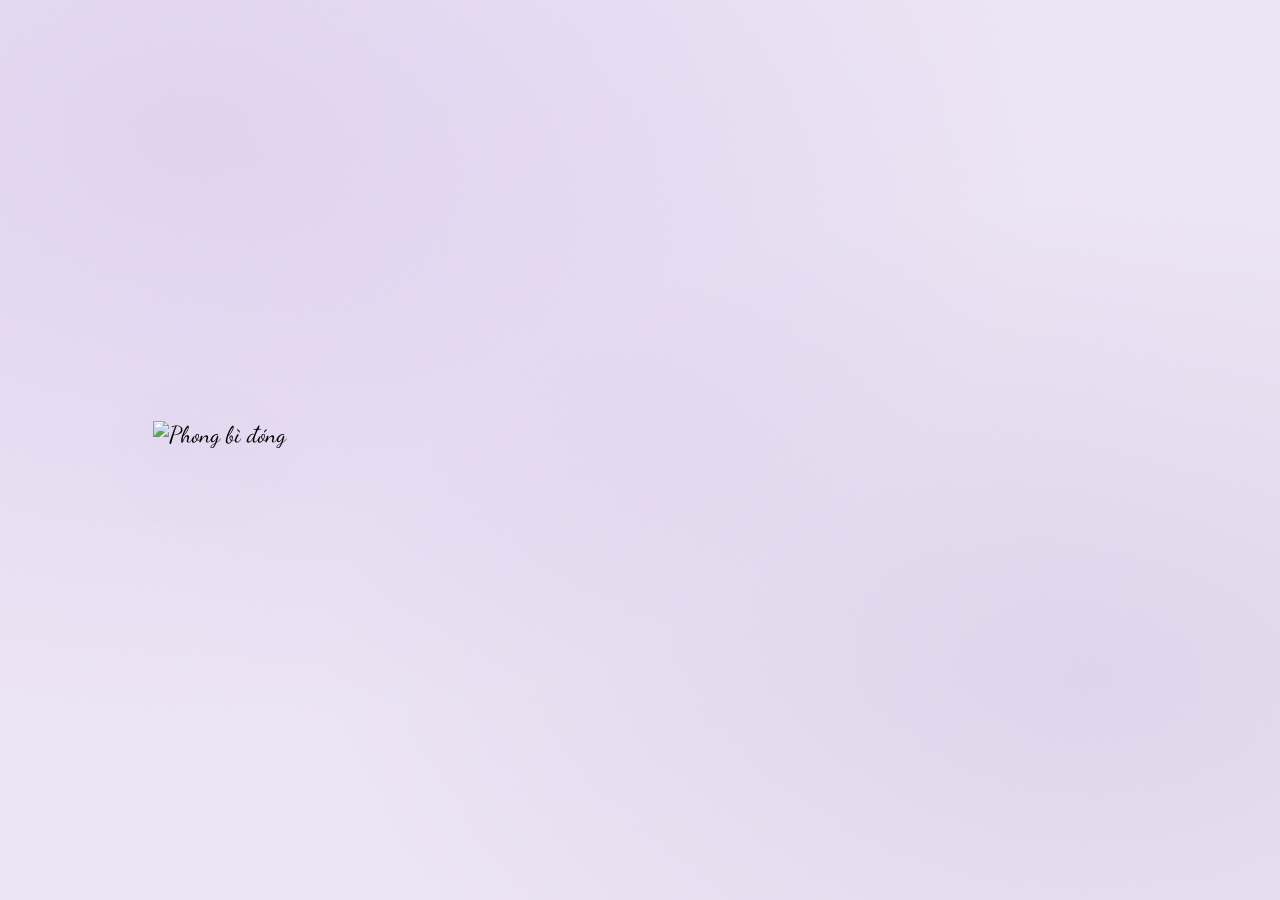
==== commit 16c4047e: "update font logo intimate" ====
--- a/intimate.html
+++ b/intimate.html
@@ -8,7 +8,7 @@
   <link rel="preconnect" href="https://fonts.googleapis.com">
   <link rel="preconnect" href="https://fonts.gstatic.com" crossorigin>
   <link
-    href="https://fonts.googleapis.com/css2?family=Playwrite+VN:wght@100;200;300;400&family=Dancing+Script:wght@400;500;600;700&family=Ms+Madi&family=Lora:ital,wght@0,400;0,500;1,400;1,500&display=swap"
+    href="https://fonts.googleapis.com/css2?family=Playwrite+VN:wght@100;200;300;400&family=Dancing+Script:wght@400;500;600;700&family=Ms+Madi&family=Lora:ital,wght@0,400;0,500;1,400;1,500&family=Luxurious+Script&display=swap"
     rel="stylesheet">
 
   <style>
@@ -41,6 +41,7 @@
       min-height: 100%;
       background: var(--bg);
       overflow-x: hidden;
+      font-size: 120%;
     }
 
     /* ── Grain overlay ── */
@@ -74,24 +75,23 @@
 
     /* ════ ENVELOPE ════ */
     .env-wrap {
-      width: min(500px, 94vw);
+      width: min(975px, 94vw);
       position: relative;
     }
 
     .envelope {
       width: 100%;
       cursor: pointer;
-      transition: transform 0.3s ease, opacity 0.6s ease;
       user-select: none;
       position: relative;
+      /* cần perspective ở đây để phần tử con dùng 3D transform */
+      perspective: 1000px;
+      perspective-origin: 50% 30%;
+      /* transition riêng cho fading */
+      transition: opacity 0.7s ease, transform 0.7s cubic-bezier(0.4, 0, 0.2, 1);
     }
 
     /* ── Envelope built from images (phongbi_1/2) ── */
-    .envelope.envelope-img {
-      perspective: 1200px;
-      transform-style: preserve-3d;
-    }
-
     .envelope.envelope-img .env-img {
       display: block;
       width: 100%;
@@ -101,68 +101,164 @@
       pointer-events: none;
     }
 
+    /*
+     * phongbi2 (mở) — trong luồng, xác định chiều cao container.
+     * Ẩn bằng opacity:0 ban đầu. Fade vào khi phongbi1 đang flip.
+     */
     .envelope.envelope-img .env-img-body {
       position: relative;
+      display: block;
+      width: 100%;
+      height: auto;
       z-index: 1;
-      filter: drop-shadow(0 24px 70px rgba(90, 50, 140, 0.22)) drop-shadow(0 8px 24px rgba(90, 50, 140, 0.12));
-    }
-
+      opacity: 0;
+      filter: drop-shadow(0 24px 70px rgba(90, 50, 140, .22)) drop-shadow(0 8px 24px rgba(90, 50, 140, .12));
+      transition: opacity 0.6s ease 0.2s;
+    }
+
+    /*
+     * phongbi1 (đóng) — absolute, bottom:0, flip 3D từ cạnh trên.
+     * transform-origin: 50% 0% = cạnh trên làm trục xoay.
+     * rotateX(-180deg) = ảnh lật ngược ra sau (như mở nắp phong bì).
+     * backface-visibility: hidden = ẩn mắt sau khi xoay qua 90°.
+     */
     .envelope.envelope-img .env-img-flap {
       position: absolute;
-      inset: 0;
+      bottom: 0;
+      left: 0;
+      width: 100%;
+      height: auto;
       z-index: 2;
-      transform-origin: 50% 16%;
-      transform: rotateX(0deg) translateZ(1px);
-      transition: transform 0.95s cubic-bezier(0.22, 1, 0.36, 1), filter 0.95s ease;
-      filter: drop-shadow(0 10px 22px rgba(60, 20, 110, 0.18));
+      transform-origin: 50% 100%;
       backface-visibility: hidden;
-    }
-
+      filter: drop-shadow(0 24px 70px rgba(90, 50, 140, .22)) drop-shadow(0 8px 24px rgba(90, 50, 140, .12));
+      transition: transform 0.8s cubic-bezier(0.4, 0, 0.2, 1),
+        opacity 0.8s ease,
+        filter 0.4s ease;
+    }
+
+    /* Click hint */
     .envelope.envelope-img .env-click-hint {
       position: absolute;
       left: 50%;
-      bottom: 10%;
+      bottom: 15%;
       transform: translateX(-50%);
       z-index: 3;
       padding: 10px 18px;
       border-radius: 999px;
-      background: rgba(247, 242, 251, 0.65);
-      border: 1px solid rgba(195, 168, 216, 0.45);
-      box-shadow: 0 10px 24px rgba(90, 50, 140, 0.12);
+      background: rgba(247, 242, 251, .68);
+      border: 1px solid rgba(195, 168, 216, .45);
+      box-shadow: 0 10px 24px rgba(90, 50, 140, .12);
       color: var(--text-md);
       font-family: 'Dancing Script', cursive;
       font-size: 1rem;
       letter-spacing: 0.05em;
       backdrop-filter: blur(6px);
-      transition: opacity 0.35s ease, transform 0.35s ease;
+      transition: opacity 0.4s ease, transform 0.4s ease;
       pointer-events: none;
     }
 
-    .envelope:not(.opened):hover .env-click-hint {
-      transform: translateX(-50%) translateY(-3px);
-    }
-
+    .envelope .env-greeting {
+      position: absolute;
+      top: 40%;
+      left: 50%;
+      transform: translate(-50%, -50%);
+      z-index: 1;
+      font-family: 'Dancing Script', cursive;
+      font-size: 2.2rem;
+      color: var(--text-md);
+      opacity: 0;
+      transition: opacity 0.6s ease 0.3s;
+      pointer-events: none;
+      white-space: nowrap;
+      text-shadow: 0 1px 2px rgba(255, 255, 255, 0.8);
+    }
+
+    /* Hover khi chưa mở */
+    .envelope:not(.opened):not(.opening):hover {
+      transform: scale(1.015) translateY(-6px);
+    }
+
+    .envelope:not(.opened):not(.opening):hover .env-click-hint {
+      transform: translateX(-50%) translateY(-4px);
+    }
+
+    /* ───────────────────────────────────────
+     * PHASE 1 – SHAKE: giả lập phá sáp niêm
+     * Được kích hoạt bởi class .opening
+     * ─────────────────────────────────────── */
+    @keyframes sealBreak {
+      0% {
+        transform: rotate(0deg) scale(1);
+      }
+
+      15% {
+        transform: rotate(-2.5deg) scale(1.02);
+      }
+
+      32% {
+        transform: rotate(2.5deg) scale(1.02);
+      }
+
+      48% {
+        transform: rotate(-1.5deg) scale(1.01);
+      }
+
+      64% {
+        transform: rotate(1.5deg) scale(1.01);
+      }
+
+      80% {
+        transform: rotate(-0.6deg) scale(1);
+      }
+
+      100% {
+        transform: rotate(0deg) scale(1);
+      }
+    }
+
+    .envelope.opening {
+      animation: sealBreak 0.34s ease-in-out forwards;
+      cursor: default;
+    }
+
+    /* ───────────────────────────────────────
+     * PHASE 2 – CROSS-FADE: phongbi1 mờ đi,
+     *           phongbi2 hiện rõ dần
+     * Được kích hoạt bởi class .opened
+     * ─────────────────────────────────────── */
+    /* PHASE 2 – phongbi1 FLIP ngược lên, phongbi2 fade vào */
     .envelope.opened.envelope-img .env-img-flap {
-      transform: rotateX(-165deg) translateY(-8px) translateZ(1px);
-      filter: drop-shadow(0 24px 30px rgba(60, 20, 110, 0.08));
-    }
-
-    .envelope.opened.envelope-img .env-click-hint {
+      /* sliding up + fade out */
+      transform: translateY(-120px) rotateX(-15deg) scale(1.05);
       opacity: 0;
-      transform: translateX(-50%) translateY(6px);
-    }
-
-    .envelope:not(.opened):hover {
-      transform: scale(1.015) translateY(-6px);
+      filter: drop-shadow(0 4px 12px rgba(90, 50, 140, .06));
+    }
+
+    .envelope.opened.envelope-img .env-img-body {
+      opacity: 1;
+    }
+
+    .envelope.opened .env-click-hint {
+      opacity: 0;
+      transform: translateX(-50%) translateY(8px);
+    }
+
+    .envelope.opened .env-greeting {
+      opacity: 1;
     }
 
     .envelope.opened {
       cursor: default;
     }
 
+    /* ───────────────────────────────────────
+     * PHASE 3 – FADE OUT: toàn bộ envelope
+     *           trượt lên và biến mất
+     * ─────────────────────────────────────── */
     .envelope.fading {
       opacity: 0;
-      transform: translateY(-18px) scale(0.97);
+      transform: translateY(-22px) scale(0.96);
       pointer-events: none;
     }
 
@@ -379,6 +475,7 @@
       overflow: hidden;
       opacity: 0;
       pointer-events: none;
+      margin: 0 auto;
       transition: max-height .01s, opacity .7s ease, margin-top .5s ease;
     }
 
@@ -605,11 +702,11 @@
     }
 
     .mono-logo {
-      max-width: 40%;
-      height: auto;
+      max-width: 200%;
+      height: 160%;
       object-fit: contain;
       /* Đổi phần đen của logo sang tím pastel nhạt để đồng bộ tông thiệp */
-      filter: brightness(0) saturate(100%) invert(63%) sepia(23%) saturate(420%) hue-rotate(227deg) brightness(108%) contrast(96%);
+      /* filter: brightness(0) saturate(100%) invert(63%) sepia(23%) saturate(420%) hue-rotate(227deg) brightness(108%) contrast(96%); */
     }
 
     .mono-h {
@@ -1374,7 +1471,7 @@
       z-index: 3;
     }
 
-    /* ═══ APPLY FOOTER SCRIPT FONT TO WHOLE CARD ═══ */
+    /* ═══ APPLY GLOBAL FONT (DANCING SCRIPT) ═══ */
     body,
     .scene,
     .inv-card,
@@ -1400,6 +1497,18 @@
     .rsvp-form button,
     .footer-verse {
       font-family: 'Dancing Script', cursive !important;
+    }
+
+    /* ═══ APPLY HEADING FONT (LUXURIOUS SCRIPT) ═══ */
+    .hw-label,
+    .sec-title,
+    .venue-name,
+    .hw-names,
+    .footer-quote,
+    .wax-mono,
+    .wax-hint,
+    .hw-body em {
+      font-family: 'Luxurious Script', cursive !important;
     }
 
     /* ─ PETALS ─ */
@@ -1736,9 +1845,12 @@
 
       <!-- ════════ ENVELOPE (IMAGES) ════════ -->
       <div class="envelope envelope-img" id="envelope" onclick="openEnvelope()" role="button" aria-label="Mở phong bì">
-        <img class="env-img env-img-body" src="images/phongbi2.png" alt="Phong bì" loading="eager">
-        <img class="env-img env-img-flap" src="images/phongbi1.png" alt="Nắp phong bì và sáp nến" loading="eager">
-        <div class="env-click-hint">✦ Click to open ✦</div>
+        <!-- phongbi1 (đóng): position:relative → xác định chiều cao container -->
+        <img class="env-img env-img-flap" src="images/phongbi1.png" alt="Phong bì đóng" loading="eager">
+        <!-- phongbi2 (mở): position:absolute → không ảnh hưởng layout, ẩn ban đầu -->
+        <img class="env-img env-img-body" src="images/phongbi2.png" alt="Phong bì mở" loading="eager">
+        <div class="env-greeting">Bạn thân mến</div>
+        <!-- <div class="env-click-hint">✦ Click to open ✦</div> -->
       </div><!-- /envelope -->
 
       <!-- ════════ CARD ════════ -->
@@ -1886,13 +1998,16 @@
           </svg>
 
           <!-- ════ CARD INNER CONTENT ════ -->
-          <div class="card-innerd">
+          <div class="card-inner">
 
             <span class="hw-label" style="margin-bottom:8px;">✦ Save the Date ✦</span>
 
             <div class="mono-block mono-logo-block">
-              <img loading="lazy" src="images/HT_logo.png" alt="H &amp; T" class="mono-logo">
+              <!-- <img loading="lazy" src="images/HT_logo.png" alt="H &amp; T" class="mono-logo"> -->
+              <img loading="lazy" src="images/HT_logo2.png" alt="H &amp; T" class="mono-logo">
+
             </div>
+
 
             <div class="date-block">
               <div class="db-side l">Thứ Bảy<br>14:00</div>
@@ -1900,7 +2015,7 @@
               <div class="db-side r">Tháng 3<br>2026</div>
             </div>
 
-            <span class="venue-small">Lam Mạc Retreat</span>
+            <span class="venue-small">Intimate Wedding</span>
 
             <!-- ════ SCROLLABLE CONTENT ════ -->
             <div class="inv-scroll" id="invScroll">
@@ -1973,15 +2088,24 @@
               <div class="tl">
                 <div class="tl-track">
                   <div class="tl-step">
-                    <span class="tl-time">14:00</span>
+                    <span class="tl-time">12:00</span>
                     <div class="tl-dot"></div>
                     <div class="tl-icon"><svg width="22" height="22" viewBox="0 0 22 22" fill="none">
                         <path d="M4 20 L4 9 Q4 4 11 4 Q18 4 18 9 L18 20" stroke="currentColor" stroke-width="1.2"
                           fill="none" />
                         <path d="M1 20 L21 20" stroke="currentColor" stroke-width="1.2" stroke-linecap="round" />
-                        <circle cx="13.5" cy="13" r="1.2" fill="currentColor" opacity=".6" />
+                        <circle cx="11" cy="11" r="2" fill="currentColor" opacity=".6" />
                       </svg></div>
-                    <span class="tl-label">Đón tiếp<br>khách mời</span>
+                    <span class="tl-label">Đón khách HN<br>(theo đoàn)</span>
+                  </div>
+                  <div class="tl-step">
+                    <span class="tl-time">14:00</span>
+                    <div class="tl-dot"></div>
+                    <div class="tl-icon"><svg width="22" height="22" viewBox="0 0 22 22" fill="none">
+                        <circle cx="11" cy="11" r="7" stroke="currentColor" stroke-width="1.2" fill="none" />
+                        <path d="M11 6 L11 11 L14 13" stroke="currentColor" stroke-width="1.2" stroke-linecap="round" />
+                      </svg></div>
+                    <span class="tl-label">Check-in<br>& Chuẩn bị</span>
                   </div>
                   <div class="tl-step">
                     <span class="tl-time">15:00</span>
@@ -2065,31 +2189,23 @@
                 <div class="mini-rem">
                   <div class="mini-rem-item">
                     <svg width="22" height="22" viewBox="0 0 36 36" fill="none">
-                      <circle cx="10" cy="24" r="7" stroke="#9470B5" stroke-width="1.4" fill="none" />
-                      <circle cx="26" cy="24" r="7" stroke="#9470B5" stroke-width="1.4" fill="none" />
-                      <path d="M10 24 L18 12 L26 24" stroke="#9470B5" stroke-width="1.2" fill="none" />
-                      <path d="M18 12 L22 8M20 8 L24 8" stroke="#9470B5" stroke-width="1.2" stroke-linecap="round" />
-                      <circle cx="19" cy="7" r="2.5" stroke="#9470B5" stroke-width="1" fill="none" />
+                      <path d="M18 6 L18 30 M10 12 L26 12" stroke="#9470B5" stroke-width="1.4" />
+                      <circle cx="18" cy="18" r="12" stroke="#9470B5" stroke-width="1.4" fill="none" />
                     </svg>
-                    <span>Đến đúng giờ</span>
+                    <span>Đã uống rượu bia,<br>không lái xe</span>
                   </div>
                   <div class="mini-rem-item">
                     <svg width="22" height="22" viewBox="0 0 36 36" fill="none">
-                      <circle cx="11" cy="8" r="5" stroke="#9470B5" stroke-width="1.3" fill="none" />
-                      <path d="M5 32 Q5 18 11 16 Q17 18 17 32" stroke="#9470B5" stroke-width="1.3" fill="none" />
-                      <circle cx="25" cy="8" r="5" stroke="#9470B5" stroke-width="1.3" fill="none" />
-                      <path d="M19 32 Q19 18 25 16 Q31 18 31 32" stroke="#9470B5" stroke-width="1.3" fill="none" />
-                      <path d="M17 26 L19 26" stroke="#9470B5" stroke-width="1.5" stroke-linecap="round" />
+                      <path d="M6 24 Q12 18 18 24 Q24 30 30 24" stroke="#9470B5" stroke-width="1.4" fill="none" />
+                      <path d="M6 18 Q12 12 18 18 Q24 24 30 18" stroke="#9470B5" stroke-width="1.4" fill="none" />
                     </svg>
-                    <span>Ở lại đến cuối</span>
+                    <span>Có hồ bơi, vui lòng<br>chuẩn bị thêm đồ</span>
                   </div>
                   <div class="mini-rem-item">
                     <svg width="22" height="22" viewBox="0 0 36 36" fill="none">
                       <path d="M13 28 L13 18 L8 8 L18 8 Z M23 28 L23 18 L18 8 L28 8 Z" stroke="#9470B5"
                         stroke-width="1.3" fill="none" />
                       <path d="M10 28 L16 28 M20 28 L26 28" stroke="#9470B5" stroke-width="1.3"
-                        stroke-linecap="round" />
-                      <path d="M18 6 L18 3 M15 5 L13 3 M21 5 L23 3" stroke="#C3A8D8" stroke-width="1"
                         stroke-linecap="round" />
                     </svg>
                     <span>Vui vẻ tận hưởng</span>
@@ -2113,7 +2229,7 @@
                       <circle cx="17" cy="19" r="6" stroke="currentColor" stroke-width="1.3" />
                       <path d="M11 9 L13 5 L21 5 L23 9" stroke="currentColor" stroke-width="1.1" />
                     </svg>
-                    <span>Ảnh cưới</span>
+                    <span>Photobooth</span>
                   </div>
                   <div class="mini-det-item">
                     <svg width="20" height="20" viewBox="0 0 34 34" fill="none">
@@ -2264,16 +2380,53 @@
     /* ── OPEN ENVELOPE ── */
     function openEnvelope() {
       if (opened) return; opened = true;
+
       const env = document.getElementById('envelope');
-      env.classList.add('opened'); env.onclick = null;
-      setTimeout(() => startPetals(true), 300);
-      setTimeout(() => env.classList.add('fading'), 700);
+      env.onclick = null;
+
+      /*
+       * PHASE 1 – Shake (0 → 340ms)
+       *   Class .opening kích hoạt keyframe sealBreak 0.34s.
+       */
+      env.classList.add('opening');
+
+      /*
+       * PHASE 2 – Cross-fade (340ms → ~1000ms)
+       *   Gỡ .opening, thêm .opened:
+       *     · phongbi1 (flap): opacity 0 + slide lên nhẹ  (delay 0.15s, dur 0.55s)
+       *     · phongbi2 (body): opacity 1 + slide từ dưới   (delay 0.10s, dur 0.65s)
+       *   → phongbi2 hoàn toàn hiện lúc ~340+100+650 = ~1090ms
+       */
+      setTimeout(() => {
+        env.classList.remove('opening');
+        env.classList.add('opened');
+        startPetals(true);
+      }, 340);
+
+      /*
+       * PHASE 3 – Nhìn ngắm phongbi2 (~1090ms → 1900ms ≈ 810ms)
+       *   Không làm gì, để người dùng thấy phong bì mở.
+       *
+       * PHASE 4 – Fade out (1900ms → 2600ms)
+       *   Class .fading: envelope trượt lên và mờ dần (transition 0.7s).
+       */
+      setTimeout(() => env.classList.add('fading'), 1900);
+
+      /*
+       * PHASE 5 – Hiện card (2650ms)
+       *   Chờ fade xong (700ms) rồi ẩn envelope, reveal card.
+       */
       setTimeout(() => {
         env.style.display = 'none';
         const cw = document.getElementById('cardWrap');
         cw.classList.add('visible');
-        setTimeout(() => { cw.scrollIntoView({ behavior: 'smooth', block: 'start' }); initSR(); setTimeout(initSR, 600); setTimeout(initSR, 1400); }, 100);
-      }, 1300);
+        setTimeout(() => {
+          cw.scrollIntoView({ behavior: 'smooth', block: 'start' });
+          initSR();
+          setTimeout(initSR, 600);
+          setTimeout(initSR, 1400);
+        }, 100);
+      }, 2650);
     }
 
     /* ── SCROLL REVEAL ── */
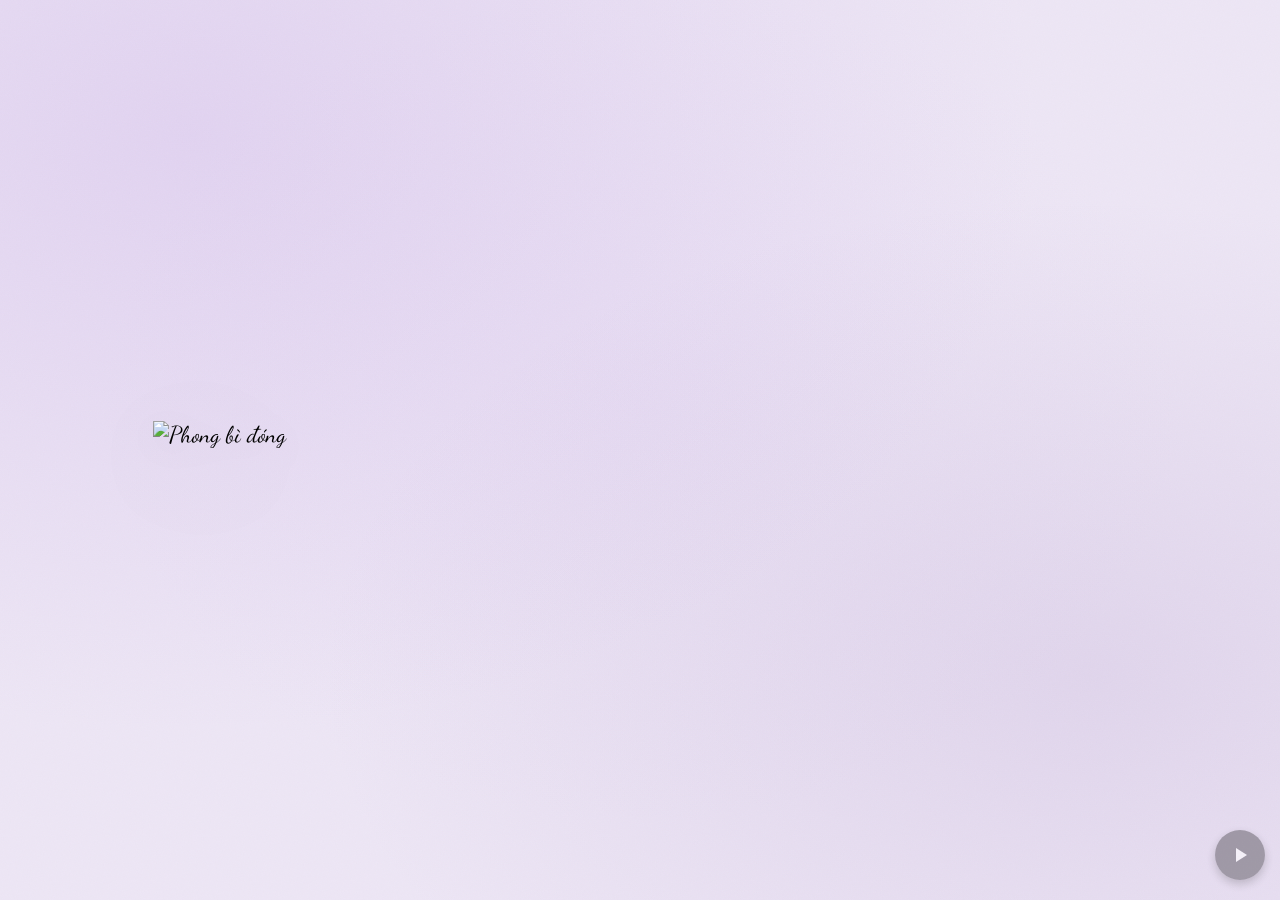
==== commit f33d2e20: "up" ====
--- a/intimate.html
+++ b/intimate.html
@@ -34,6 +34,40 @@
       --ink: #3A2855;
       --text-md: #5A4475;
       --text-lt: #9470B5;
+    }
+
+    #audioToggleBtn {
+      position: fixed;
+      bottom: 20px;
+      right: 15px;
+      width: 50px;
+      height: 50px;
+      border-radius: 50%;
+      border: none;
+      background-color: rgba(0, 0, 0, 0.5);
+      color: white;
+      font-size: 24px;
+      cursor: pointer;
+      box-shadow: 0 4px 10px rgba(0, 0, 0, 0.3);
+      z-index: 999;
+      transition: all 0.3s ease;
+      opacity: 0.6;
+      display: flex;
+      align-items: center;
+      justify-content: center;
+      padding: 0;
+    }
+    #audioToggleBtn.playing {
+      animation: spin 5s linear infinite;
+      opacity: 1;
+      background-color: #ff4767;
+    }
+    @keyframes spin {
+      from { transform: rotate(0deg); }
+      to { transform: rotate(360deg); }
+    }
+    #audioToggleBtn:hover {
+      opacity: 1;
     }
 
     html,
@@ -165,7 +199,7 @@
       transform: translate(-50%, -50%);
       z-index: 1;
       font-family: 'Dancing Script', cursive;
-      font-size: 2.2rem;
+      font-size: 1.5rem;
       color: var(--text-md);
       opacity: 0;
       transition: opacity 0.6s ease 0.3s;
@@ -1697,7 +1731,7 @@
       gap: 6px;
       padding: 12px 0;
       will-change: transform;
-      animation: intimateFilmScroll 25s linear infinite;
+      animation: intimateFilmScroll 120s linear infinite;
     }
 
     #intimate-filmTrack:hover {
@@ -1778,6 +1812,62 @@
     .close-modal:hover {
       background: rgba(255, 255, 255, 0.2);
       transform: rotate(90deg);
+    }
+
+    /* Modal Navigation Buttons */
+    .modal-nav {
+      position: absolute;
+      top: 50%;
+      transform: translateY(-50%);
+      width: 50px;
+      height: 50px;
+      background: rgba(255, 255, 255, 0.05);
+      border: 1px solid rgba(255, 255, 255, 0.2);
+      color: white;
+      font-size: 1.8rem;
+      cursor: pointer;
+      display: flex;
+      align-items: center;
+      justify-content: center;
+      transition: all 0.3s;
+      z-index: 10001;
+      border-radius: 50%;
+      user-select: none;
+    }
+
+    .modal-nav:hover {
+      background: rgba(255, 255, 255, 0.2);
+      border-color: rgba(255, 255, 255, 0.4);
+    }
+
+    .modal-nav.prev {
+      left: -70px;
+    }
+
+    .modal-nav.next {
+      right: -70px;
+    }
+
+    @media (max-width: 768px) {
+      .modal-nav {
+        width: 40px;
+        height: 40px;
+        font-size: 1.4rem;
+        background: rgba(0, 0, 0, 0.3);
+      }
+
+      .modal-nav.prev {
+        left: 10px;
+      }
+
+      .modal-nav.next {
+        right: 10px;
+      }
+
+      .close-modal {
+        top: 10px;
+        right: 10px;
+      }
     }
 
     #intimate-filmTrack img {
@@ -2171,16 +2261,16 @@
               <!-- Info block: Trang phục · Nhắc nhở · Chi tiết -->
               <div class="info-block sr">
 
-                <p class="info-label">Trang phục · Bán dạ hội <span style="opacity:.55;font-size:.9em;">· không mặc
-                    trắng</span></p>
+                <p class="info-label">Trang phục <span style="opacity:.65;font-size:.9em;">· thoải mái theo phong cách
+                    của bạn</span></p>
+                <p style="font-size:.8rem;color:var(--text-lt);margin:6px 0 4px;line-height:1.6;">Chúng mình khuyến
+                  khích bạn diện những tông màu tím nhạt dưới đây — để cùng tạo nên một không gian thật đẹp và hài hoà
+                  💜<br><span style="opacity:.6;font-size:.9em;">· Vui lòng tránh màu trắng, đỏ và tông cam ·</span></p>
                 <div class="palette-row" style="margin:8px 0 0;">
-                  <div class="swatch" style="background:#2E2040;"></div>
-                  <div class="swatch" style="background:#7B5EA7;"></div>
-                  <div class="swatch" style="background:#9470B5;"></div>
-                  <div class="swatch" style="background:#C3A8D8;"></div>
-                  <div class="swatch" style="background:#DDD0EF;"></div>
-                  <div class="swatch" style="background:#F2EAD3;"></div>
-                  <div class="swatch" style="background:#FAF7FD;"></div>
+                  <div class="swatch" style="background:#857494;"></div>
+                  <div class="swatch" style="background:#DEBEFF;"></div>
+                  <div class="swatch" style="background:#E2D3F0;"></div>
+                  <div class="swatch" style="background:#EDDFFF;"></div>
                 </div>
 
                 <div class="info-divider"></div>
@@ -2277,7 +2367,7 @@
 
               <!-- RSVP -->
               <span class="sec-title sr">Hồi âm</span>
-              <span class="sec-sub">Vui lòng xác nhận trước 01.03.2026</span>
+              <span class="sec-sub">Vui lòng xác nhận trước 20.03.2026</span>
               <!-- <p class="hw-body" style="font-size:.9rem;margin-bottom:20px;">Sự hiện diện của bạn<br>là món quà <em>trân quý</em> nhất với chúng tôi</p> -->
 
               <form class="rsvp-form sr sr-d2" onsubmit="handleRsvp(event)">
@@ -2289,7 +2379,7 @@
                   </select>
                 </div>
                 <div class="fg" id="fg-phone"><label>Số điện thoại</label><input type="tel"
-                    placeholder="Số điện thoại của bạn..." inputmode="numeric"></div>
+                    placeholder="Số điện thoại của bạn..." inputmode="numeric" pattern="[0-9]+" title="Vui lòng chỉ nhập số" required></div>
                 <div class="fg" id="fg-guests"><label>Số lượng khách</label><input type="number" min="1" max="10"
                     value="1"></div>
                 <div class="fg" id="fg-moving"><label>Di chuyển</label>
@@ -2298,11 +2388,22 @@
                     <option value="no">Tự di chuyển</option>
                   </select>
                 </div>
+                <div class="fg" id="fg-pickup" style="display:none;"><label>Điểm đón dự kiến(theo đoàn)</label>
+                  <select id="pickup">
+                    <option value="pearl">Hồ Gươm Plaza (Hà Đông)</option>
+                    <option value="fpt">FPT Tower (10 Phạm Văn Bạch)</option>
+                  </select>
+                </div>
                 <div class="fg" id="fg-overnight"><label>Ngủ lại qua đêm tại Retreat?</label>
                   <select id="overnight">
                     <option value="yes">Có, tôi muốn ngủ lại</option>
                     <option value="no">Không, cảm ơn</option>
                   </select>
+                </div>
+                <div class="fg" id="fg-note"><label>Ghi chú</label>
+                  <textarea id="note"
+                    placeholder="Nếu bạn bị dị ứng món ăn/đồ uống nào hoặc có điều gì muốn nhắn gửi cô dâu chú rể thì note giúp tụi mình nhé 💜"
+                    style="background:transparent;border:1.5px solid rgba(180,140,220,.2);padding:8px;font-family:inherit;font-size:.85rem;color:var(--ink);outline:none;border-radius:0;min-height:80px;resize:vertical;"></textarea>
                 </div>
                 <button type="submit" class="rsvp-btn">✦ Gửi hồi âm ✦</button>
               </form>
@@ -2380,6 +2481,18 @@
     /* ── OPEN ENVELOPE ── */
     function openEnvelope() {
       if (opened) return; opened = true;
+
+      const bgm = document.getElementById('bgAudio');
+      const btn = document.getElementById('audioToggleBtn');
+      if (bgm && bgm.paused) {
+        bgm.play().then(() => {
+          if (btn) {
+            btn.classList.add('playing');
+            btn.querySelector('.icon-play').style.display = 'none';
+            btn.querySelector('.icon-pause').style.display = 'block';
+          }
+        }).catch(err => console.log(err));
+      }
 
       const env = document.getElementById('envelope');
       env.onclick = null;
@@ -2464,13 +2577,25 @@
 
       // Payload gửi lên
       var isAttending = att === 'yes';
+      var movingVal = '';
+      if (isAttending) {
+        if (movingEl && movingEl.value === 'yes') {
+          var pickupEl = document.getElementById('pickup');
+          var pickupText = pickupEl ? pickupEl.options[pickupEl.selectedIndex].text : '';
+          movingVal = 'Đi cùng đoàn - ' + pickupText;
+        } else {
+          movingVal = 'Tự di chuyển';
+        }
+      }
+
       var payload = {
         name: nameVal,
         attending: isAttending ? 'Tham dự' : 'Vắng mặt',
         phone: isAttending ? (phoneEl ? phoneEl.value.trim() : '') : '',
         guestNum: isAttending ? (guestsEl ? guestsEl.value : '1') : '',
-        moving: isAttending ? (movingEl ? (movingEl.value === 'yes' ? 'Đi cùng đoàn' : 'Tự di chuyển') : '') : '',
-        overnight: isAttending ? (overnightEl ? (overnightEl.value === 'yes' ? 'Ngủ lại' : 'Không ngủ lại') : '') : ''
+        moving: movingVal,
+        overnight: isAttending ? (overnightEl ? (overnightEl.value === 'yes' ? 'Ngủ lại' : 'Không ngủ lại') : '') : '',
+        note: document.getElementById('note').value.trim()
       };
 
       // Trạng thái "đang gửi"
@@ -2491,10 +2616,10 @@
           msg.style.color = '';
           if (att === 'yes') {
             var stayMsg = (overnightEl && overnightEl.value === 'yes')
-              ? ' Chúng tôi sẽ sắp xếp chỗ nghỉ cho bạn nhé! 🌙' : '';
-            msg.textContent = '🌸 Cảm ơn bạn rất nhiều! Chúng tôi rất vui khi được đón bạn!' + stayMsg;
+              ? ' Tụi mình sẽ chuẩn bị chỗ nghỉ cho bạn nhé! 🌙' : '';
+            msg.textContent = '🌸 Cảm ơn bạn rất nhiều! Tụi mình rất vui vì có sự tham dự của bạn!' + stayMsg;
           } else {
-            msg.textContent = '💜 Chúng tôi sẽ nhớ bạn — cảm ơn đã hồi âm nhé!';
+            msg.textContent = 'Tụi mình sẽ nhớ bạn đó. Cảm ơn bạn đã hồi âm nha! 💜';
           }
           // Disable form sau khi gửi thành công
           form.style.opacity = '.4';
@@ -2516,7 +2641,10 @@
       const fgPhone = document.getElementById('fg-phone');
       const fgGuests = document.getElementById('fg-guests');
       const fgMoving = document.getElementById('fg-moving');
+      const fgPickup = document.getElementById('fg-pickup');
       const fgOvernight = document.getElementById('fg-overnight');
+      const movingSelect = document.getElementById('moving');
+
       if (!attending || !fgPhone || !fgGuests || !fgMoving || !fgOvernight) return;
 
       const update = () => {
@@ -2525,32 +2653,46 @@
         fgGuests.style.display = show ? '' : 'none';
         fgMoving.style.display = show ? '' : 'none';
         fgOvernight.style.display = show ? '' : 'none';
+
+        // Pickup visibility depends on attending AND moving choice
+        if (show && movingSelect && movingSelect.value === 'yes') {
+          fgPickup.style.display = '';
+        } else {
+          fgPickup.style.display = 'none';
+        }
       };
 
       attending.addEventListener('change', update);
+      if (movingSelect) movingSelect.addEventListener('change', update);
       update();
     }
 
     window.addEventListener('load', initTravelVisibility);
 
     /* ══ INTIMATE FILM STRIP ══ */
+    const intimatePhotos = [
+      "TH-120", "TH-122", "TH-124", "TH-130", "TH-135", "TH-137", "TH-143", "TH-144", "TH-160", "TH-161",
+      "TH-164", "TH-165", "TH-17", "TH-172", "TH-178", "TH-182", "TH-186", "TH-190", "TH-197", "TH-201",
+      "TH-205", "TH-215", "TH-219", "TH-222", "TH-224", "TH-227", "TH-229", "TH-233", "TH-236", "TH-240",
+      "TH-241", "TH-247", "TH-258", "TH-259", "TH-262", "TH-263", "TH-264", "TH-270", "TH-271", "TH-273",
+      "TH-276", "TH-278", "TH-283", "TH-29", "TH-290", "TH-291", "TH-300", "TH-301", "TH-303", "TH-305",
+      "TH-308", "TH-70", "TH-73", "TH-82", "TH-88"
+    ];
+    let currentPhotoIndex = 0;
+
     (function () {
-      const photos = [
-        'image6', 'image7', 'image8', 'image9', 'image10',
-        'image11', 'image12', 'image13', 'image14', 'image15',
-        'image16', 'image17', 'image18', 'image19', 'image20',
-        'image21', 'image22', 'image23', 'image24', 'image25', 'image26'
-      ];
       const track = document.getElementById('intimate-filmTrack');
       if (!track) return;
 
       // Populate photos (twice for seamless scroll)
-      [...photos, ...photos].forEach(function (name) {
+      [...intimatePhotos, ...intimatePhotos].forEach(function (name, index) {
         var img = document.createElement('img');
-        img.src = 'images/' + name + '.jpg';
+        img.src = 'intimate/' + name + '.jpg';
         img.alt = 'Wedding Photo';
         img.loading = 'lazy';
-        img.onclick = function () { openModal(this.src); };
+        // Use mod to get index within original array
+        const originalIndex = index % intimatePhotos.length;
+        img.onclick = function () { openModal(originalIndex); };
         track.appendChild(img);
       });
 
@@ -2565,14 +2707,36 @@
     })();
 
     /* ── PHOTO MODAL LOGIC ── */
-    function openModal(src) {
+    function openModal(index) {
+      currentPhotoIndex = index;
       const modal = document.getElementById('photo-modal');
       const modalImg = document.getElementById('modal-img');
       if (!modal || !modalImg) return;
-      modalImg.src = src;
+      modalImg.src = 'intimate/' + intimatePhotos[currentPhotoIndex] + '.jpg';
       modal.style.display = 'flex';
       setTimeout(() => modal.classList.add('active'), 10);
       document.body.style.overflow = 'hidden'; // Prevent scroll
+    }
+
+    function nextPhoto() {
+      currentPhotoIndex = (currentPhotoIndex + 1) % intimatePhotos.length;
+      updateModalImage();
+    }
+
+    function prevPhoto() {
+      currentPhotoIndex = (currentPhotoIndex - 1 + intimatePhotos.length) % intimatePhotos.length;
+      updateModalImage();
+    }
+
+    function updateModalImage() {
+      const modalImg = document.getElementById('modal-img');
+      if (modalImg) {
+        modalImg.style.opacity = '0';
+        setTimeout(() => {
+          modalImg.src = 'intimate/' + intimatePhotos[currentPhotoIndex] + '.jpg';
+          modalImg.onload = () => { modalImg.style.opacity = '1'; };
+        }, 200);
+      }
     }
 
     function closeModal() {
@@ -2585,19 +2749,52 @@
       }, 400);
     }
 
-    // Close on Escape key
+    // Close on Escape key and Arrows
     document.addEventListener('keydown', (e) => {
       if (e.key === 'Escape') closeModal();
+      if (e.key === 'ArrowRight') nextPhoto();
+      if (e.key === 'ArrowLeft') prevPhoto();
     });
+
+    // Audio Toggle Logic
+    const bgAudio = document.getElementById('bgAudio');
+    const audioBtn = document.getElementById('audioToggleBtn');
+    if (audioBtn && bgAudio) {
+      audioBtn.addEventListener('click', () => {
+        if (bgAudio.paused) {
+          bgAudio.play();
+          audioBtn.classList.add('playing');
+          audioBtn.querySelector('.icon-play').style.display = 'none';
+          audioBtn.querySelector('.icon-pause').style.display = 'block';
+        } else {
+          bgAudio.pause();
+          audioBtn.classList.remove('playing');
+          audioBtn.querySelector('.icon-play').style.display = 'block';
+          audioBtn.querySelector('.icon-pause').style.display = 'none';
+        }
+      });
+    }
   </script>
 
   <!-- Photo Modal (Moved to Body for fixed positioning stability) -->
   <div id="photo-modal" onclick="closeModal()">
     <div class="modal-content-wrap" onclick="event.stopPropagation()">
       <button class="close-modal" onclick="closeModal()" aria-label="Close modal">×</button>
-      <img id="modal-img" src="" alt="Full View">
+      <button class="modal-nav prev" onclick="prevPhoto()" aria-label="Previous photo">‹</button>
+      <img id="modal-img" src="" alt="Full View" style="transition: opacity 0.3s ease;">
+      <button class="modal-nav next" onclick="nextPhoto()" aria-label="Next photo">›</button>
     </div>
   </div>
+
+  <audio id="bgAudio" src="media/music.mp3" loop hidden></audio>
+  <button id="audioToggleBtn" title="Bật/tắt nhạc" aria-label="Toggle music">
+    <svg class="icon-play" xmlns="http://www.w3.org/2000/svg" width="24" height="24" viewBox="0 0 24 24" fill="currentColor">
+      <path d="M8 5v14l11-7z" />
+    </svg>
+    <svg class="icon-pause" xmlns="http://www.w3.org/2000/svg" width="24" height="24" viewBox="0 0 24 24" fill="currentColor" style="display: none;">
+      <path d="M6 19h4V5H6v14zm8-14v14h4V5h-4z" />
+    </svg>
+  </button>
 </body>
 
 </html>
